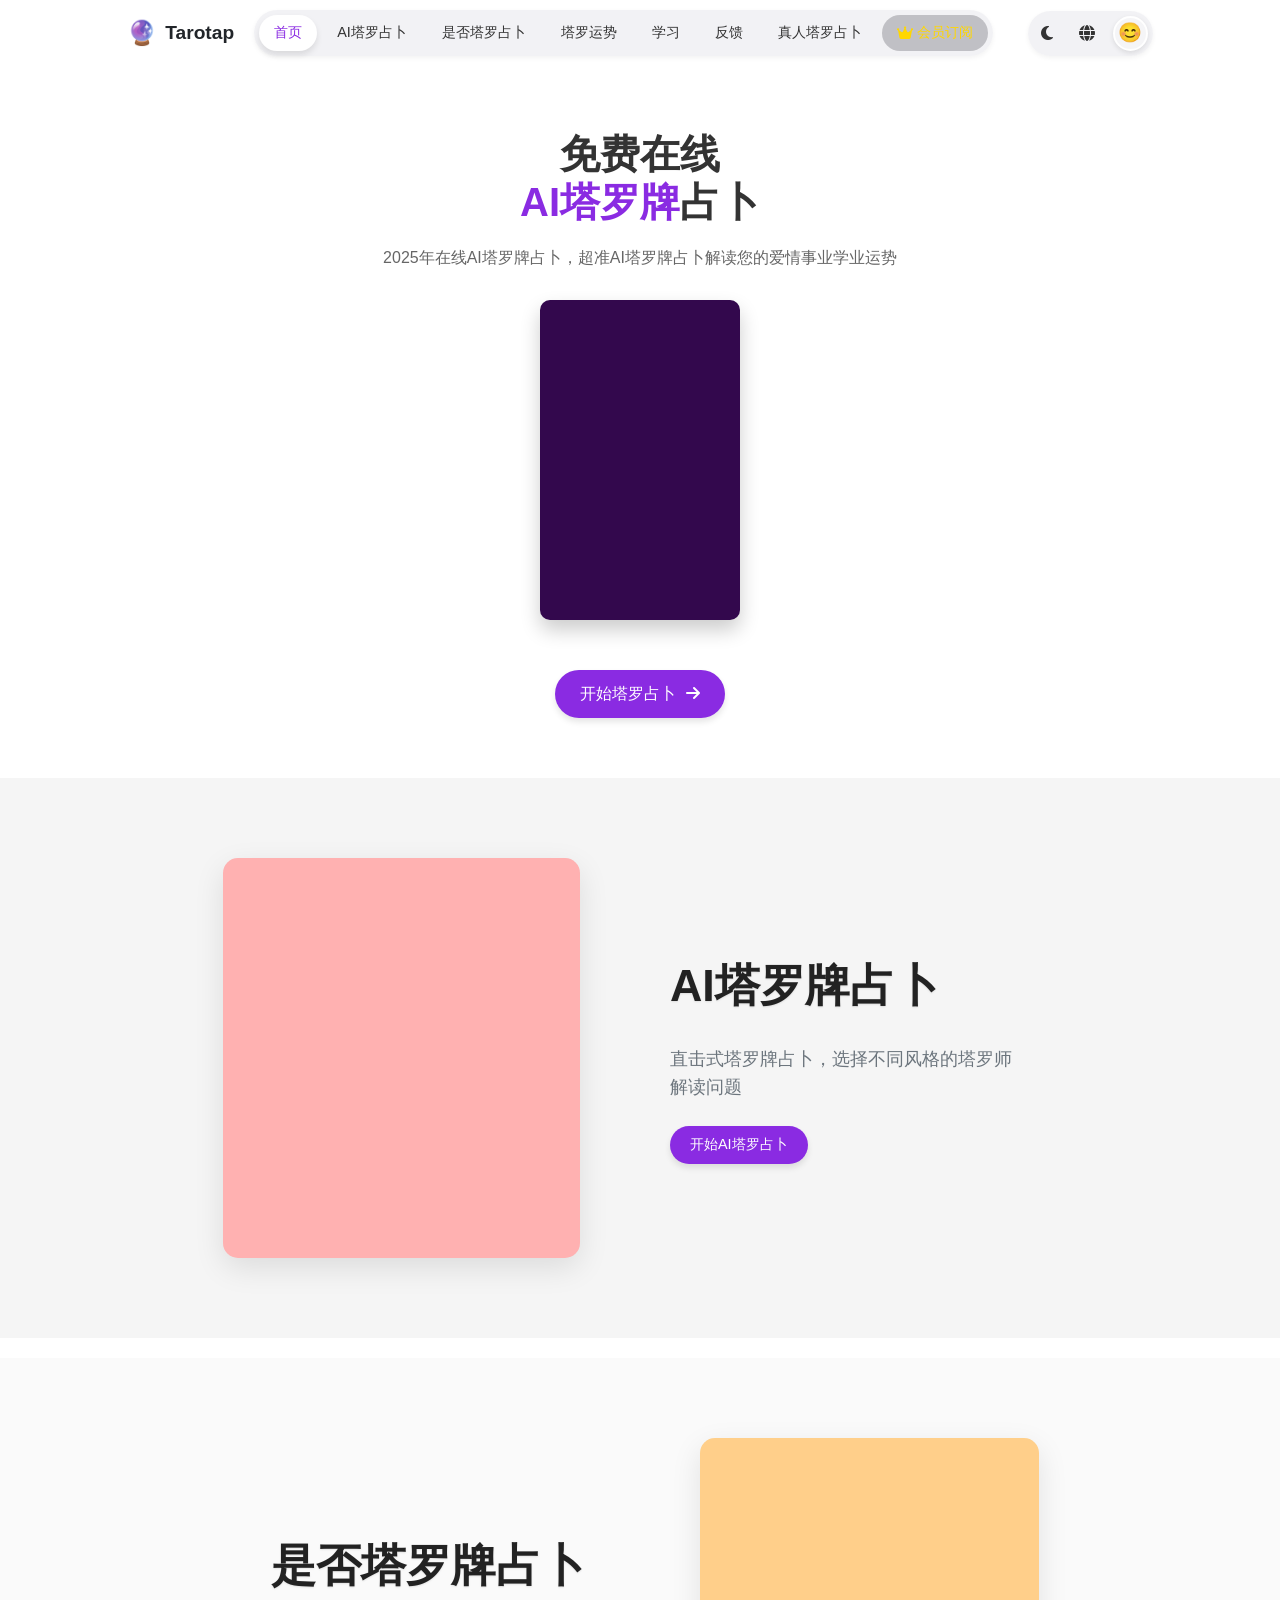
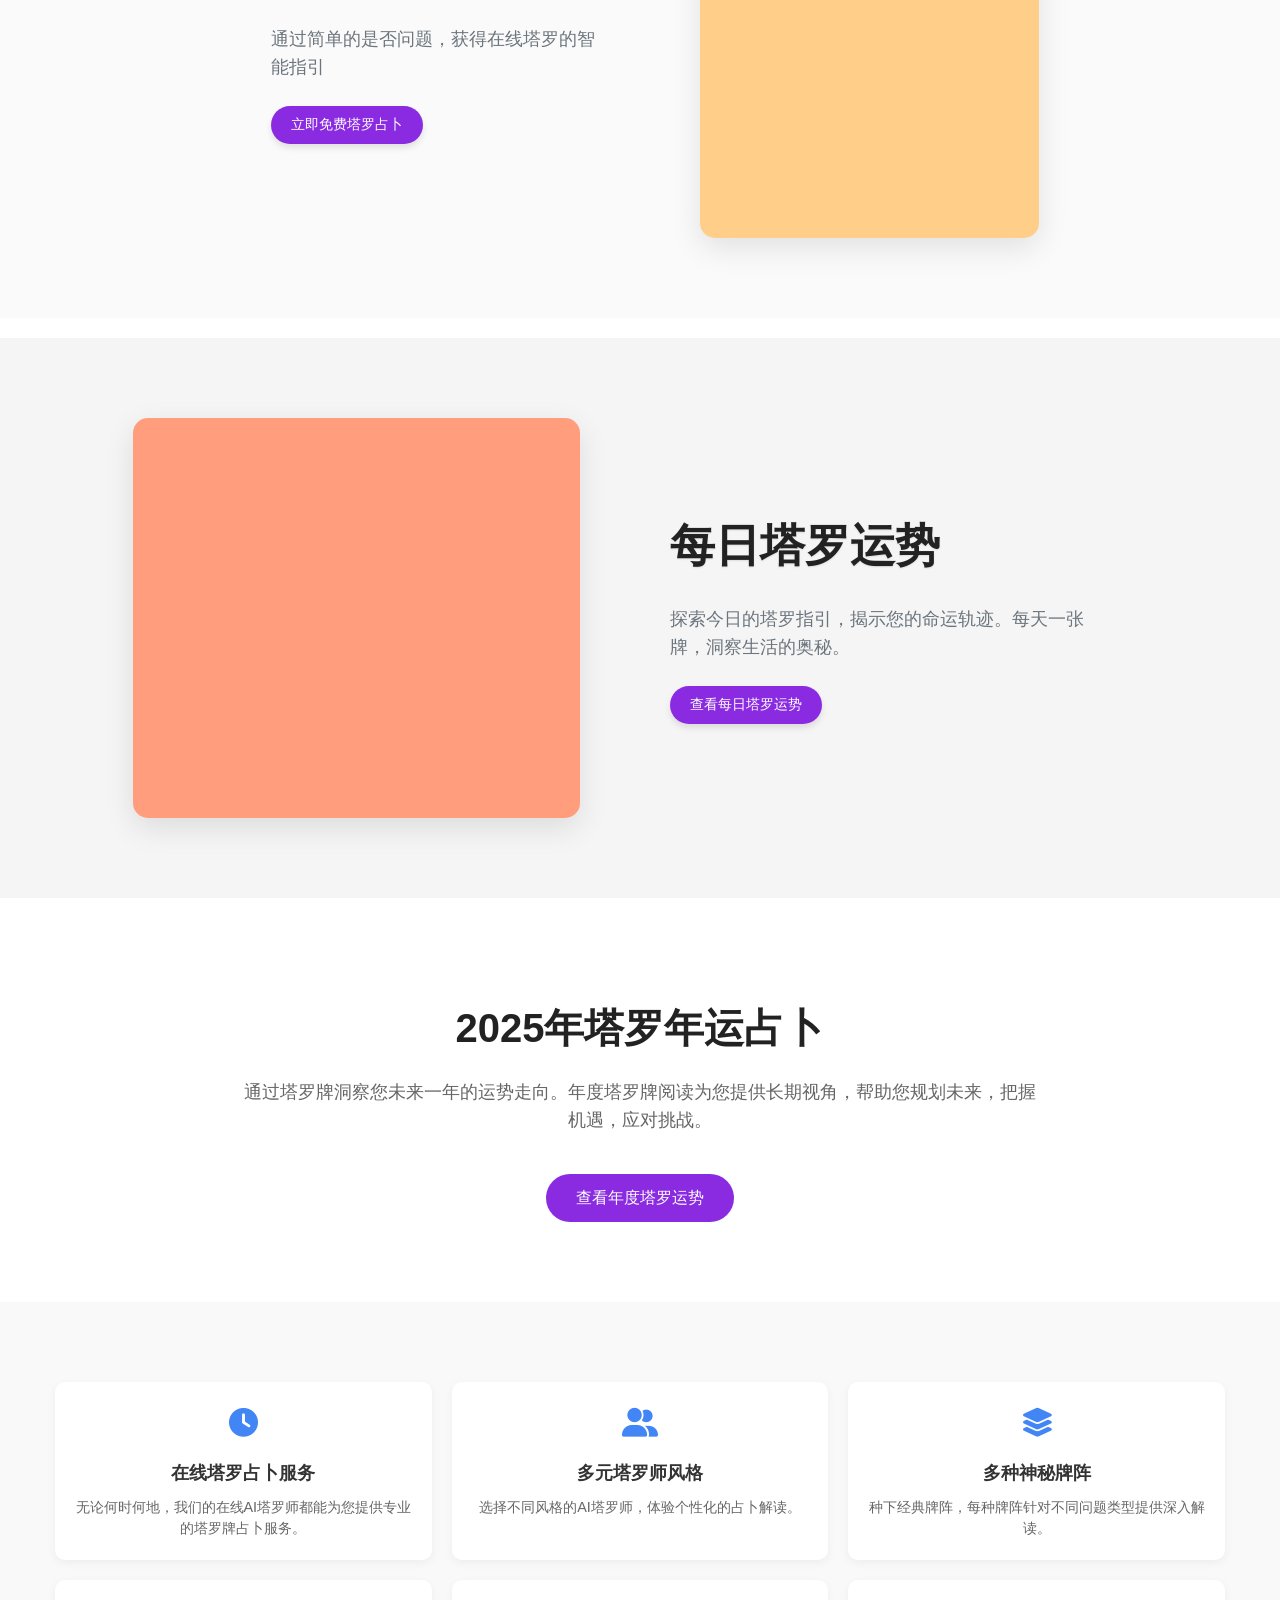
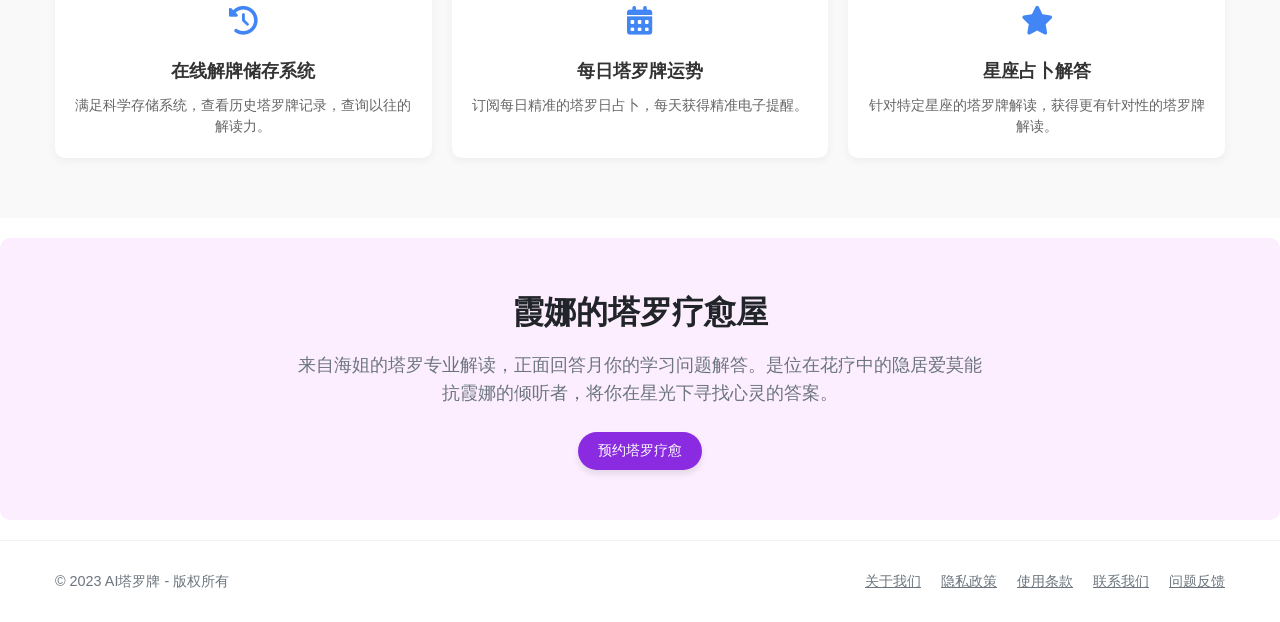
==== index.html @ 2a910088 "Add files via upload" ====
<!DOCTYPE html>
<html lang="zh-CN">
<head>
    <meta charset="UTF-8">
    <meta name="viewport" content="width=device-width, initial-scale=1.0">
    <title>Tarotap - 用AI探索命运的奥秘</title>
    <meta name="description" content="AI塔罗牌为您提供专业的塔罗牌占卜服务，通过人工智能解读塔罗牌，帮助您获得命运指引。">
    <link rel="stylesheet" href="css/styles.css">
    <!-- 引入Font Awesome图标库 -->
    <link rel="stylesheet" href="https://cdnjs.cloudflare.com/ajax/libs/font-awesome/6.4.0/css/all.min.css">
    <link rel="icon" href="images/favicon.ico" type="image/x-icon">
</head>
<body>
    <!-- 导航栏 -->
    <nav class="navbar">
        <div class="container">
            <div class="logo">
                <a href="javascript:void(0)">
                    <span>🔮</span>
                    <span>Tarotap</span>
                </a>
            </div>
            
            <button class="menu-toggle" aria-label="菜单">
                <i class="fas fa-bars"></i>
            </button>
            
            <div class="nav-capsules">
                <!-- 主导航胶囊 -->
                <div class="nav-capsule main-nav-capsule">
                    <div class="nav-menu">
                        <ul>
                            <li><a href="javascript:void(0)" class="nav-link active">首页</a></li>
                            <li><a href="ai-taluopai.html" class="nav-link">AI塔罗占卜</a></li>
                            <li><a href="javascript:void(0)" class="nav-link">是否塔罗占卜</a></li>
                            <li><a href="javascript:void(0)" class="nav-link">塔罗运势</a></li>
                            <li><a href="javascript:void(0)" class="nav-link">学习</a></li>
                            <li><a href="javascript:void(0)" class="nav-link">反馈</a></li>
                            <li><a href="javascript:void(0)" class="nav-link">真人塔罗占卜</a></li>
                            <li><a href="javascript:void(0)" class="nav-link premium" id="premiumLink"><i class="fas fa-crown"></i> 会员订阅</a></li>
                        </ul>
                    </div>
                </div>
                
                <!-- 用户控制胶囊 -->
                <div class="nav-capsule user-controls-capsule">
                    <div class="user-controls">
                        <button class="theme-toggle" aria-label="切换主题">
                            <i class="fas fa-moon"></i>
                        </button>
                        <button class="language-toggle" aria-label="切换语言">
                            <i class="fas fa-globe"></i>
                        </button>
                        <a href="javascript:void(0)" class="user-profile">
                            😊
                        </a>
                    </div>
                </div>
            </div>
        </div>
    </nav>

    <!-- 主要内容 -->
    <main>
        <!-- 头部区域 -->
        <section class="hero-section text-center">
            <div class="container">
                <h1 class="main-title">
                    <span class="title-black">免费在线</span><br>
                    <span class="title-purple">AI塔罗牌</span><span class="title-black">占卜</span>
                </h1>
                <p class="subtitle">2025年在线AI塔罗牌占卜，超准AI塔罗牌占卜解读您的爱情事业学业运势</p>
                
                <div class="tarot-card-single">
                    <div class="card-image-container">
                        <div class="card-image"></div>
                    </div>
                </div>
                
                <a href="taluopai-zhanbu.html" class="action-button purple-button">
                    开始塔罗占卜 <i class="fas fa-arrow-right"></i>
                </a>
            </div>
        </section>

        <!-- AI塔罗牌占卜部分 -->
        <section class="content-section split-section tarot-feature-section">
            <div class="container fullwidth-container">
                <div class="split-content center-content">
                    <div class="image-content">
                        <div class="readers-grid-container"></div>
                    </div>
                    <div class="text-content">
                        <h2 class="section-title feature-title">AI塔罗牌占卜</h2>
                        <p class="section-description">直击式塔罗牌占卜，选择不同风格的塔罗师解读问题</p>
                        <a href="ai-taluopai.html" class="action-button purple-sm-button">
                            开始AI塔罗占卜
                        </a>
                    </div>
                </div>
            </div>
        </section>

        <!-- 是否塔罗牌占卜部分 -->
        <section class="content-section split-section tarot-feature-section">
            <div class="container fullwidth-container">
                <div class="split-content center-content">
                    <div class="text-content">
                        <h2 class="section-title feature-title">是否塔罗牌占卜</h2>
                        <p class="section-description">通过简单的是否问题，获得在线塔罗的智能指引</p>
                        <a href="taluopai-zhanbu.html" class="action-button purple-sm-button">
                            立即免费塔罗占卜
                        </a>
                    </div>
                    <div class="image-content">
                        <div class="yes-no-cards-container"></div>
                    </div>
                </div>
            </div>
        </section>

        <!-- 每日塔罗运势部分 -->
        <section class="content-section split-section tarot-feature-section">
            <div class="container fullwidth-container">
                <div class="split-content center-content">
                    <div class="image-content">
                        <div class="daily-tarot-container"></div>
                    </div>
                    <div class="text-content">
                        <h2 class="section-title feature-title">每日塔罗运势</h2>
                        <p class="section-description">探索今日的塔罗指引，揭示您的命运轨迹。每天一张牌，洞察生活的奥秘。</p>
                        <a href="taluopai-yunshi.html" class="action-button purple-sm-button">
                            查看每日塔罗运势
                        </a>
                    </div>
                </div>
            </div>
        </section>

        <!-- 年运占卜部分 -->
        <section class="year-tarot-section">
            <div class="container">
                <h2 class="year-tarot-title">2025年塔罗年运占卜</h2>
                <p class="year-tarot-description">通过塔罗牌洞察您未来一年的运势走向。年度塔罗牌阅读为您提供长期视角，帮助您规划未来，把握机遇，应对挑战。</p>
                <div class="year-tarot-button-container">
                    <a href="nianyun-zhanbu.html" class="year-tarot-button">
                        查看年度塔罗运势
                    </a>
                </div>
            </div>
        </section>

        <!-- 功能特点区域 -->
        <section class="features-section">
            <div class="container">
                <div class="features-grid">
                    <div class="feature-card">
                        <div class="feature-icon blue-icon">
                            <i class="fas fa-clock"></i>
                        </div>
                        <h3>在线塔罗占卜服务</h3>
                        <p>无论何时何地，我们的在线AI塔罗师都能为您提供专业的塔罗牌占卜服务。</p>
                    </div>
                    <div class="feature-card">
                        <div class="feature-icon blue-icon">
                            <i class="fas fa-user-friends"></i>
                        </div>
                        <h3>多元塔罗师风格</h3>
                        <p>选择不同风格的AI塔罗师，体验个性化的占卜解读。</p>
                    </div>
                    <div class="feature-card">
                        <div class="feature-icon blue-icon">
                            <i class="fas fa-layer-group"></i>
                        </div>
                        <h3>多种神秘牌阵</h3>
                        <p>种下经典牌阵，每种牌阵针对不同问题类型提供深入解读。</p>
                    </div>
                    <div class="feature-card">
                        <div class="feature-icon blue-icon">
                            <i class="fas fa-history"></i>
                        </div>
                        <h3>在线解牌储存系统</h3>
                        <p>满足科学存储系统，查看历史塔罗牌记录，查询以往的解读力。</p>
                    </div>
                    <div class="feature-card">
                        <div class="feature-icon blue-icon">
                            <i class="fas fa-calendar-alt"></i>
                        </div>
                        <h3>每日塔罗牌运势</h3>
                        <p>订阅每日精准的塔罗日占卜，每天获得精准电子提醒。</p>
                    </div>
                    <div class="feature-card">
                        <div class="feature-icon blue-icon">
                            <i class="fas fa-star"></i>
                        </div>
                        <h3>星座占卜解答</h3>
                        <p>针对特定星座的塔罗牌解读，获得更有针对性的塔罗牌解读。</p>
                    </div>
                </div>
            </div>
        </section>

        <!-- 霞娜的塔罗疗愈屋 -->
        <section class="healing-section">
            <div class="container">
                <div class="healing-content">
                    <h2 class="section-title">霞娜的塔罗疗愈屋</h2>
                    <p class="section-description">来自海姐的塔罗专业解读，正面回答月你的学习问题解答。是位在花疗中的隐居爱莫能抗霞娜的倾听者，将你在星光下寻找心灵的答案。</p>
                    <a href="xiana-liaoyuwu.html" class="action-button purple-sm-button">
                        预约塔罗疗愈
                    </a>
                </div>
            </div>
        </section>
    </main>

    <!-- 页脚 -->
    <footer>
        <div class="container">
            <div class="footer-content">
                <div class="copyright">
                    © 2023 AI塔罗牌 - 版权所有
                </div>
                <div class="footer-links">
                    <a href="about.html">关于我们</a>
                    <a href="privacy.html">隐私政策</a>
                    <a href="terms.html">使用条款</a>
                    <a href="contact.html">联系我们</a>
                    <a href="wenti-fankui.html">问题反馈</a>
                </div>
            </div>
        </div>
    </footer>

    <!-- 会员订阅弹窗 -->
    <div class="modal-overlay" id="subscriptionModal">
        <div class="subscription-modal">
            <div class="modal-header">
                <h3 class="modal-title">升级会员</h3>
                <p class="modal-subtitle">享受无限次塔罗占卜和更多高级功能</p>
            </div>
            
            <div class="plan-options">
                <div class="plan-option" data-plan="monthly">
                    <div class="plan-name">
                        月度会员 <span class="plan-price">¥18.00</span>
                    </div>
                    <p class="plan-description">每月自动续费，随时可取消</p>
                </div>
                
                <div class="plan-option selected" data-plan="quarterly">
                    <div class="plan-name">
                        季度会员 <span class="plan-price">¥48.00</span>
                    </div>
                    <p class="plan-description">每三个月自动续费，相当于每月¥16.00</p>
                </div>
                
                <div class="plan-option" data-plan="yearly">
                    <div class="plan-name">
                        年度会员 <span class="plan-price">¥168.00</span>
                    </div>
                    <p class="plan-description">每年自动续费，相当于每月¥14.00，最划算</p>
                </div>
            </div>
            
            <div class="modal-footer">
                <button class="cancel-button" id="cancelSubscription">取消</button>
                <button class="subscribe-button" id="confirmSubscription">确认订阅</button>
            </div>
            
            <div class="term-conditions">
                <p>订阅即表示您同意我们的服务条款和隐私政策。可在到期前24小时取消自动续订。</p>
            </div>
        </div>
    </div>

    <script src="js/script.js"></script>
    <!-- 导入订阅模块脚本 -->
    <script src="js/subscription.js"></script>
    <!-- 导入测试脚本 -->
    <script src="js/test-subscription.js"></script>
    <script>
        document.addEventListener('DOMContentLoaded', function() {
            // 获取所有链接
            var links = document.querySelectorAll('a');
            
            // 将所有链接更改为无效链接，但保留AI塔罗占卜链接
            links.forEach(function(link) {
                var href = link.getAttribute('href');
                if (href !== 'javascript:void(0)' && href !== 'ai-taluopai.html') {
                    link.setAttribute('href', 'javascript:void(0)');
                }
            });
            
            // 确保会员订阅链接触发订阅弹窗
            const premiumLink = document.querySelector('.nav-link.premium');
            if (premiumLink) {
                premiumLink.id = 'premiumLink';
            }
        });
    </script>
</body>
</html>
---- css/styles.css ----
/* 全局变量 */
:root {
    /* 主要颜色 */
    --primary-color: #8A2BE2;
    --primary-light: #9d4ced;
    --primary-dark: #6a1cb3;
    --secondary-color: #5D3FD3;
    --light-color: #F8F9FA;
    --dark-color: #212529;
    
    /* 文本颜色 */
    --text-primary: #333333;
    --text-secondary: #666666;
    --text-light: #8e8e93;
    --text-color: #333;
    --gray-color: #6c757d;
    
    /* 背景颜色 */
    --bg-primary: #ffffff;
    --bg-secondary: #f5f5f7;
    --bg-accent: #fafafa;
    --capsule-bg: #f2f2f7;
    
    /* 其他颜色 */
    --border-color: #e0e0e5;
    --shadow-color: rgba(0, 0, 0, 0.05);
    --success-color: #34c759;
    --warning-color: #ff9500;
    --error-color: #ff3b30;
    
    /* 尺寸变量 */
    --border-radius-sm: 8px;
    --border-radius-md: 12px;
    --border-radius-lg: 16px;
    --border-radius-pill: 30px;
    --spacing-xs: 4px;
    --spacing-sm: 8px;
    --spacing-md: 16px;
    --spacing-lg: 24px;
    --spacing-xl: 32px;
    
    /* 过渡效果 */
    --transition-fast: 0.2s ease;
    --transition-normal: 0.3s ease;
    --transition: all 0.3s ease;
    
    /* 新变量 */
    --border-radius: 20px;
    --small-radius: 10px;
    --capsule-radius: 25px;
    --box-shadow: 0 4px 6px rgba(0, 0, 0, 0.1);
}

/* 暗色主题变量 */
.dark-theme {
    --primary-color: #9d4ced;
    --primary-light: #b072f3;
    --primary-dark: #792fd0;
    --secondary-color: #2c2c2e;
    
    --text-primary: #ffffff;
    --text-secondary: #c7c7cc;
    --text-light: #8e8e93;
    
    --bg-primary: #1c1c1e;
    --bg-secondary: #2c2c2e;
    --bg-accent: #3a3a3c;
    --capsule-bg: #3a3a3c;
    
    --border-color: #38383a;
    --shadow-color: rgba(0, 0, 0, 0.3);
}

/* 全局样式重置 */
* {
    margin: 0;
    padding: 0;
    box-sizing: border-box;
}

body {
    font-family: -apple-system, BlinkMacSystemFont, "SF Pro Display", "Segoe UI", Roboto, Oxygen, Ubuntu, Cantarell, "Open Sans", "Helvetica Neue", sans-serif;
    font-size: 16px;
    line-height: 1.5;
    color: var(--text-primary);
    background-color: var(--bg-primary);
    -webkit-font-smoothing: antialiased;
    -moz-osx-font-smoothing: grayscale;
    padding-top: 70px;
}

/* 容器样式 */
.container {
    width: 100%;
    max-width: 1200px;
    margin: 0 auto;
    padding: 0 15px;
}

/* 导航栏样式 */
.navbar {
    position: fixed;
    top: 0;
    left: 0;
    width: 100%;
    background-color: transparent;
    backdrop-filter: blur(10px);
    -webkit-backdrop-filter: blur(10px);
    z-index: 1000;
    padding: 10px 0;
    box-shadow: none;
}

.dark-theme .navbar {
    background-color: transparent;
}

.navbar .container {
    display: flex;
    justify-content: center;
    align-items: center;
}

.logo {
    margin-right: 20px;
}

.logo a {
    display: flex;
    align-items: center;
    color: var(--dark-color);
    font-weight: 600;
    font-size: 1.2rem;
    text-decoration: none;
}

.logo span:first-child {
    margin-right: 8px;
    font-size: 1.5rem;
}

.logo img {
    margin-right: 10px;
}

/* 导航胶囊容器 */
.nav-capsules {
    display: flex;
    align-items: center;
    gap: 15px;
}

/* 导航胶囊样式 */
.nav-capsule {
    background-color: rgba(230, 230, 235, 0.5);
    border-radius: var(--capsule-radius);
    padding: 5px;
    box-shadow: 0 2px 5px rgba(0, 0, 0, 0.05);
}

/* 主导航菜单 */
.main-nav-capsule {
    flex-grow: 1;
}

.nav-menu ul {
    display: flex;
    gap: 5px;
    list-style: none;
    align-items: center;
}

.nav-link {
    display: flex;
    align-items: center;
    justify-content: center;
    padding: 8px 15px;
    color: var(--text-color);
    font-size: 0.9rem;
    font-weight: 500;
    border-radius: var(--capsule-radius);
    transition: var(--transition);
    text-decoration: none;
    border-bottom: none;
    height: 36px;
}

.nav-link:hover {
    background-color: rgba(255, 255, 255, 0.9);
    color: var(--primary-color);
}

.nav-link.active {
    background-color: white;
    color: var(--primary-color);
    box-shadow: var(--box-shadow);
}

.nav-link.premium {
    background-color: rgba(180, 180, 185, 0.8);
    color: #FFD700;
    border-radius: 20px;
    padding: 8px 15px;
    display: flex;
    align-items: center;
    text-align: center;
    justify-content: center;
    transition: all 0.3s ease;
}

.nav-link.premium:hover {
    background-color: rgba(160, 160, 165, 0.9);
    transform: translateY(-2px);
}

.nav-link.premium i {
    color: #FFD700;
    margin-right: 4px;
}

/* 用户控制胶囊 */
.user-controls-capsule {
    display: flex;
    justify-content: center;
    align-items: center;
    margin-left: 20px;
}

.user-controls {
    display: flex;
    align-items: center;
    gap: 10px;
}

.theme-toggle, .language-toggle {
    background: none;
    border: none;
    font-size: 1rem;
    color: var(--text-color);
    cursor: pointer;
    padding: 8px;
    border-radius: 50%;
    transition: var(--transition);
    display: flex;
    align-items: center;
    justify-content: center;
}

.theme-toggle:hover, .language-toggle:hover {
    background-color: rgba(255, 255, 255, 0.9);
    color: var(--primary-color);
}

.user-profile {
    display: flex;
    justify-content: center;
    align-items: center;
    width: 35px;
    height: 35px;
    border-radius: 50%;
    overflow: hidden;
    border: 2px solid white;
    box-shadow: 0 2px 5px rgba(0, 0, 0, 0.1);
    background-color: var(--bg-secondary);
    font-size: 1.2rem;
    text-decoration: none;
}

.user-profile img {
    width: 100%;
    height: 100%;
    object-fit: cover;
}

/* 内容区域样式 */
.content-section {
    padding: 60px 0;
}

.content-section .container {
    display: flex;
    flex-wrap: wrap;
    align-items: center;
    gap: 30px;
}

.text-content {
    flex: 1;
    min-width: 300px;
}

.image-content {
    flex: 1;
    min-width: 300px;
    display: flex;
    justify-content: center;
}

.section-title {
    font-size: 2rem;
    margin-bottom: 15px;
    color: var(--dark-color);
    font-weight: 700;
}

.section-description {
    font-size: 1.1rem;
    color: var(--gray-color);
    margin-bottom: 25px;
    line-height: 1.6;
}

/* 塔罗师头像网格 */
.tarot-readers-grid {
    display: grid;
    grid-template-columns: repeat(3, 1fr);
    grid-gap: 15px;
}

.tarot-reader {
    width: 100%;
    position: relative;
    border-radius: var(--small-radius);
    overflow: hidden;
    box-shadow: var(--box-shadow);
    transition: var(--transition);
}

.tarot-reader:hover {
    transform: scale(1.05);
}

.tarot-reader img {
    width: 100%;
    height: 120px;
    object-fit: cover;
}

/* 按钮样式 */
.action-button {
    display: inline-block;
    background: linear-gradient(135deg, var(--primary-color), var(--secondary-color));
    color: white;
    padding: 12px 25px;
    border-radius: var(--small-radius);
    font-weight: 500;
    transition: var(--transition);
    box-shadow: var(--box-shadow);
}

.action-button:hover {
    transform: translateY(-3px);
    box-shadow: 0 6px 12px rgba(0, 0, 0, 0.15);
}

.action-button i {
    margin-left: 5px;
}

/* 是否占卜卡片 */
.yes-no-cards {
    display: flex;
    gap: 20px;
}

.yes-no-cards img, .tarot-card-display img {
    width: 150px;
    height: 220px;
    object-fit: cover;
    border-radius: var(--small-radius);
    box-shadow: 0 5px 15px rgba(0, 0, 0, 0.2);
    transition: var(--transition);
}

.yes-no-cards img:hover, .tarot-card-display img:hover {
    transform: translateY(-10px) rotate(5deg);
    box-shadow: 0 10px 20px rgba(0, 0, 0, 0.3);
}

/* 每日塔罗卡片 */
.tarot-card-display {
    position: relative;
}

/* 渐变背景区域 */
.service-section {
    padding: 70px 0;
    position: relative;
    overflow: hidden;
}

.gradient-bg-1 {
    background: linear-gradient(135deg, #ff7f50, #ff5f6d);
}

.gradient-bg-2 {
    background: linear-gradient(135deg, #f6d365, #fda085);
}

.gradient-bg-3 {
    background: linear-gradient(135deg, #84fab0, #8fd3f4);
}

.section-container {
    width: 100%;
    max-width: 1200px;
    margin: 0 auto;
    padding: 0 15px;
    display: flex;
    flex-wrap: wrap;
    align-items: center;
    gap: 40px;
}

.section-content {
    flex: 1;
    min-width: 300px;
}

.section-image {
    flex: 1;
    min-width: 300px;
    display: flex;
    justify-content: center;
}

.service-title {
    font-size: 2rem;
    margin-bottom: 15px;
    color: white;
    font-weight: 700;
    text-shadow: 0 2px 4px rgba(0, 0, 0, 0.1);
}

.service-description {
    font-size: 1.1rem;
    color: rgba(255, 255, 255, 0.9);
    margin-bottom: 25px;
    line-height: 1.6;
}

/* 特色区域 */
.feature-grid {
    display: grid;
    grid-template-columns: repeat(auto-fit, minmax(250px, 1fr));
    gap: 30px;
    margin-top: 40px;
}

.feature-box {
    background-color: white;
    border-radius: var(--small-radius);
    padding: 30px;
    box-shadow: var(--box-shadow);
    transition: var(--transition);
    text-align: center;
}

.feature-box:hover {
    transform: translateY(-5px);
    box-shadow: 0 8px 15px rgba(0, 0, 0, 0.1);
}

.feature-icon {
    font-size: 2.5rem;
    color: var(--primary-color);
    margin-bottom: 20px;
}

.feature-title {
    font-size: 1.3rem;
    font-weight: 600;
    margin-bottom: 15px;
}

.feature-description {
    color: var(--gray-color);
    font-size: 0.95rem;
}

/* 页脚样式 */
footer {
    background-color: white;
    padding: 30px 0;
    border-top: 1px solid rgba(0, 0, 0, 0.05);
}

.footer-content {
    display: flex;
    justify-content: space-between;
    align-items: center;
    flex-wrap: wrap;
    gap: 20px;
}

.copyright {
    color: var(--gray-color);
    font-size: 0.9rem;
}

.footer-links {
    display: flex;
    gap: 20px;
}

.footer-links a {
    color: var(--gray-color);
    font-size: 0.9rem;
}

.footer-links a:hover {
    color: var(--primary-color);
}

/* 汉堡菜单按钮（移动端） */
.menu-toggle {
    display: none;
    background: none;
    border: none;
    font-size: 1.2rem;
    color: var(--text-color);
    cursor: pointer;
}

/* 响应式设计 */
@media (max-width: 992px) {
    .tarot-readers-grid {
        grid-template-columns: repeat(2, 1fr);
    }
}

@media (max-width: 768px) {
    body {
        padding-top: 60px;
    }
    
    .menu-toggle {
        display: block;
    }
    
    .nav-capsules {
        position: fixed;
        top: 60px;
        left: 0;
        width: 100%;
        background-color: white;
        flex-direction: column;
        padding: 0;
        height: 0;
        overflow: hidden;
        transition: height 0.3s ease;
    }
    
    .nav-capsules.active {
        height: auto;
        padding: 15px;
        box-shadow: 0 5px 10px rgba(0, 0, 0, 0.1);
    }
    
    .nav-capsule {
        width: 100%;
        background-color: transparent;
        border-radius: 0;
        box-shadow: none;
    }
    
    .nav-menu ul {
        flex-direction: column;
    }
    
    .content-section .container,
    .section-container {
        flex-direction: column;
    }
    
    .section-content, .text-content,
    .section-image, .image-content {
        width: 100%;
        text-align: center;
    }
}

@media (max-width: 576px) {
    .tarot-readers-grid {
        grid-template-columns: 1fr;
    }
    
    .feature-grid {
        grid-template-columns: 1fr;
    }
    
    .yes-no-cards {
        flex-direction: column;
        align-items: center;
    }
    
    .footer-content {
        flex-direction: column;
        text-align: center;
    }
}

/* 文本对齐 */
.text-center {
    text-align: center;
}

/* 头部英雄区域 */
.hero-section {
    padding: 60px 0 40px;
    display: flex;
    flex-direction: column;
    align-items: center;
    justify-content: center;
}

.main-title {
    font-size: 2.5rem;
    font-weight: 700;
    margin-bottom: 20px;
    line-height: 1.2;
}

.title-black {
    color: var(--text-primary);
}

.title-purple {
    color: var(--primary-color);
}

.subtitle {
    font-size: 1rem;
    color: var(--text-secondary);
    max-width: 600px;
    margin: 0 auto 30px;
}

.tarot-card-single {
    margin: 30px 0;
    display: flex;
    justify-content: center;
}

.card-image-container {
    position: relative;
    width: 200px;
    height: 320px;
}

.card-image {
    width: 100%;
    height: 100%;
    background-color: #33084d;
    border-radius: 10px;
    box-shadow: 0 10px 20px rgba(0, 0, 0, 0.2);
}

/* 按钮样式 */
.purple-button {
    background: var(--primary-color);
    color: white;
    padding: 12px 25px;
    border-radius: 30px;
    font-weight: 500;
    text-decoration: none;
    display: inline-block;
    margin-top: 20px;
    transition: all 0.3s ease;
}

.purple-button:hover {
    background: var(--primary-dark);
    transform: translateY(-3px);
}

.purple-sm-button {
    background: var(--primary-color);
    color: white;
    padding: 8px 20px;
    border-radius: 20px;
    font-size: 0.9rem;
    font-weight: 500;
    text-decoration: none;
    display: inline-block;
    transition: all 0.3s ease;
}

.purple-sm-button:hover {
    background: var(--primary-dark);
    transform: translateY(-2px);
}

/* 分割内容区域 */
.split-section {
    padding: 60px 0;
}

.split-content {
    display: flex;
    align-items: center;
    gap: 60px;
    max-width: 1600px;
    margin: 0 auto;
}

.split-content .text-content,
.split-content .image-content {
    flex: 1;
    min-width: 300px;
}

.split-content .text-content {
    padding: 30px;
}

.readers-grid-container {
    width: 100%;
    height: 400px;
    background-color: #ffb1b1;
    border-radius: 15px;
    overflow: hidden;
    box-shadow: 0 10px 30px rgba(0,0,0,0.1);
}

.yes-no-cards-container {
    width: 100%;
    height: 400px;
    background-color: #ffcf8a;
    border-radius: 15px;
    overflow: hidden;
    box-shadow: 0 10px 30px rgba(0,0,0,0.1);
}

.daily-tarot-container {
    width: 100%;
    height: 400px;
    background-color: #ff9d7d;
    border-radius: 15px;
    overflow: hidden;
    box-shadow: 0 10px 30px rgba(0,0,0,0.1);
}

/* 年度塔罗运势部分 */
.year-tarot-section {
    padding: 80px 0;
    text-align: center;
}

.year-tarot-title {
    font-size: 2.5rem;
    font-weight: 700;
    color: #222;
    margin-bottom: 20px;
}

.year-tarot-description {
    font-size: 1.1rem;
    color: #666;
    max-width: 800px;
    margin: 0 auto 40px;
    line-height: 1.6;
}

.year-tarot-button-container {
    display: flex;
    justify-content: center;
    margin-top: 30px;
}

.year-tarot-button {
    background-color: #8A2BE2;
    color: white;
    padding: 12px 30px;
    border-radius: 30px;
    font-size: 1rem;
    font-weight: 500;
    text-decoration: none;
    display: inline-block;
    transition: all 0.3s ease;
}

.year-tarot-button:hover {
    background-color: #6a1cb3;
    transform: translateY(-3px);
    box-shadow: 0 5px 15px rgba(138, 43, 226, 0.3);
}

/* 特点区域 */
.features-section {
    padding: 60px 0;
    background-color: #f9f9f9;
}

.features-grid {
    display: grid;
    grid-template-columns: repeat(3, 1fr);
    gap: 20px;
    margin-top: 20px;
}

.feature-card {
    background-color: white;
    border-radius: 10px;
    padding: 20px;
    box-shadow: 0 3px 10px rgba(0, 0, 0, 0.05);
    text-align: center;
}

.blue-icon {
    color: #4285f4;
    font-size: 1.8rem;
    margin-bottom: 15px;
}

.feature-card h3 {
    font-size: 1.1rem;
    margin-bottom: 10px;
    font-weight: 600;
}

.feature-card p {
    font-size: 0.9rem;
    color: var(--text-secondary);
}

/* 疗愈区域 */
.healing-section {
    padding: 50px 0;
    background-color: #fceeff;
    border-radius: 10px;
    margin: 20px 0;
}

.healing-content {
    max-width: 700px;
    margin: 0 auto;
    text-align: center;
}

/* 响应式设计调整 */
@media (max-width: 768px) {
    .split-content {
        flex-direction: column;
    }
    
    .features-grid {
        grid-template-columns: repeat(2, 1fr);
    }
    
    .main-title {
        font-size: 2rem;
    }
}

@media (max-width: 576px) {
    .features-grid {
        grid-template-columns: 1fr;
    }
    
    .main-title {
        font-size: 1.8rem;
    }
}

/* 铺满宽度容器 */
.fullwidth-container {
    max-width: 100%;
    width: 100%;
    padding: 0 30px;
}

/* 居中内容 */
.center-content {
    justify-content: center;
    align-items: center;
    margin: 0 auto;
}

/* 塔罗特色区域 */
.tarot-feature-section {
    padding: 80px 0;
    background-color: #fafafa;
    margin: 20px 0;
}

.tarot-feature-section:nth-child(even) {
    background-color: #f5f5f5;
}

/* 特色标题 */
.feature-title {
    font-size: 2.8rem !important;
    font-weight: 800 !important;
    margin-bottom: 25px !important;
    color: #222 !important;
    text-shadow: 0 1px 2px rgba(0,0,0,0.1);
}

/* 年度塔罗运势部分 */
.year-tarot-section {
    padding: 80px 0;
    text-align: center;
}

.year-tarot-title {
    font-size: 2.5rem;
    font-weight: 700;
    color: #222;
    margin-bottom: 20px;
}

.year-tarot-description {
    font-size: 1.1rem;
    color: #666;
    max-width: 800px;
    margin: 0 auto 40px;
    line-height: 1.6;
}

.year-tarot-button-container {
    display: flex;
    justify-content: center;
    margin-top: 30px;
}

.year-tarot-button {
    background-color: #8A2BE2;
    color: white;
    padding: 12px 30px;
    border-radius: 30px;
    font-size: 1rem;
    font-weight: 500;
    text-decoration: none;
    display: inline-block;
    transition: all 0.3s ease;
}

.year-tarot-button:hover {
    background-color: #6a1cb3;
    transform: translateY(-3px);
    box-shadow: 0 5px 15px rgba(138, 43, 226, 0.3);
}

/* 会员订阅弹窗样式 */
.modal-overlay {
    position: fixed;
    top: 0;
    left: 0;
    right: 0;
    bottom: 0;
    background-color: rgba(0, 0, 0, 0.5);
    display: flex;
    align-items: center;
    justify-content: center;
    z-index: 1000;
    opacity: 0;
    visibility: hidden;
    transition: all 0.3s ease;
}

.modal-overlay.active {
    opacity: 1;
    visibility: visible;
}

.subscription-modal {
    background-color: white;
    border-radius: 15px;
    width: 90%;
    max-width: 400px;
    overflow: hidden;
    transform: scale(0.9);
    transition: transform 0.3s ease;
}

.modal-overlay.active .subscription-modal {
    transform: scale(1);
}

.modal-header {
    padding: 20px;
    text-align: center;
    border-bottom: 1px solid #eee;
}

.modal-title {
    font-size: 1.5rem;
    font-weight: 600;
    margin-bottom: 5px;
}

.modal-subtitle {
    font-size: 0.9rem;
    color: #666;
}

.plan-options {
    padding: 20px;
}

.plan-option {
    border: 1px solid #ddd;
    border-radius: 12px;
    padding: 15px;
    margin-bottom: 15px;
    cursor: pointer;
    transition: all 0.2s ease;
    position: relative;
}

.plan-option:hover, .plan-option.selected {
    border-color: #8A2BE2;
    background-color: rgba(138, 43, 226, 0.05);
}

.plan-option.selected::before {
    content: "✓";
    position: absolute;
    right: 15px;
    top: 15px;
    color: #8A2BE2;
    font-weight: bold;
}

.plan-name {
    font-weight: 600;
    margin-bottom: 5px;
    display: flex;
    justify-content: space-between;
}

.plan-price {
    color: #8A2BE2;
}

.plan-description {
    font-size: 0.85rem;
    color: #666;
}

.modal-footer {
    padding: 15px 20px;
    display: flex;
    justify-content: space-between;
    border-top: 1px solid #eee;
}

.modal-footer button {
    border: none;
    border-radius: 20px;
    padding: 10px 20px;
    font-size: 0.9rem;
    cursor: pointer;
    transition: all 0.2s ease;
}

.cancel-button {
    background-color: #f0f0f0;
    color: #333;
}

.cancel-button:hover {
    background-color: #e0e0e0;
}

.subscribe-button {
    background-color: #8A2BE2;
    color: white;
}

.subscribe-button:hover {
    background-color: #7926c9;
}

.term-conditions {
    font-size: 0.75rem;
    color: #888;
    text-align: center;
    padding: 0 20px 20px;
}
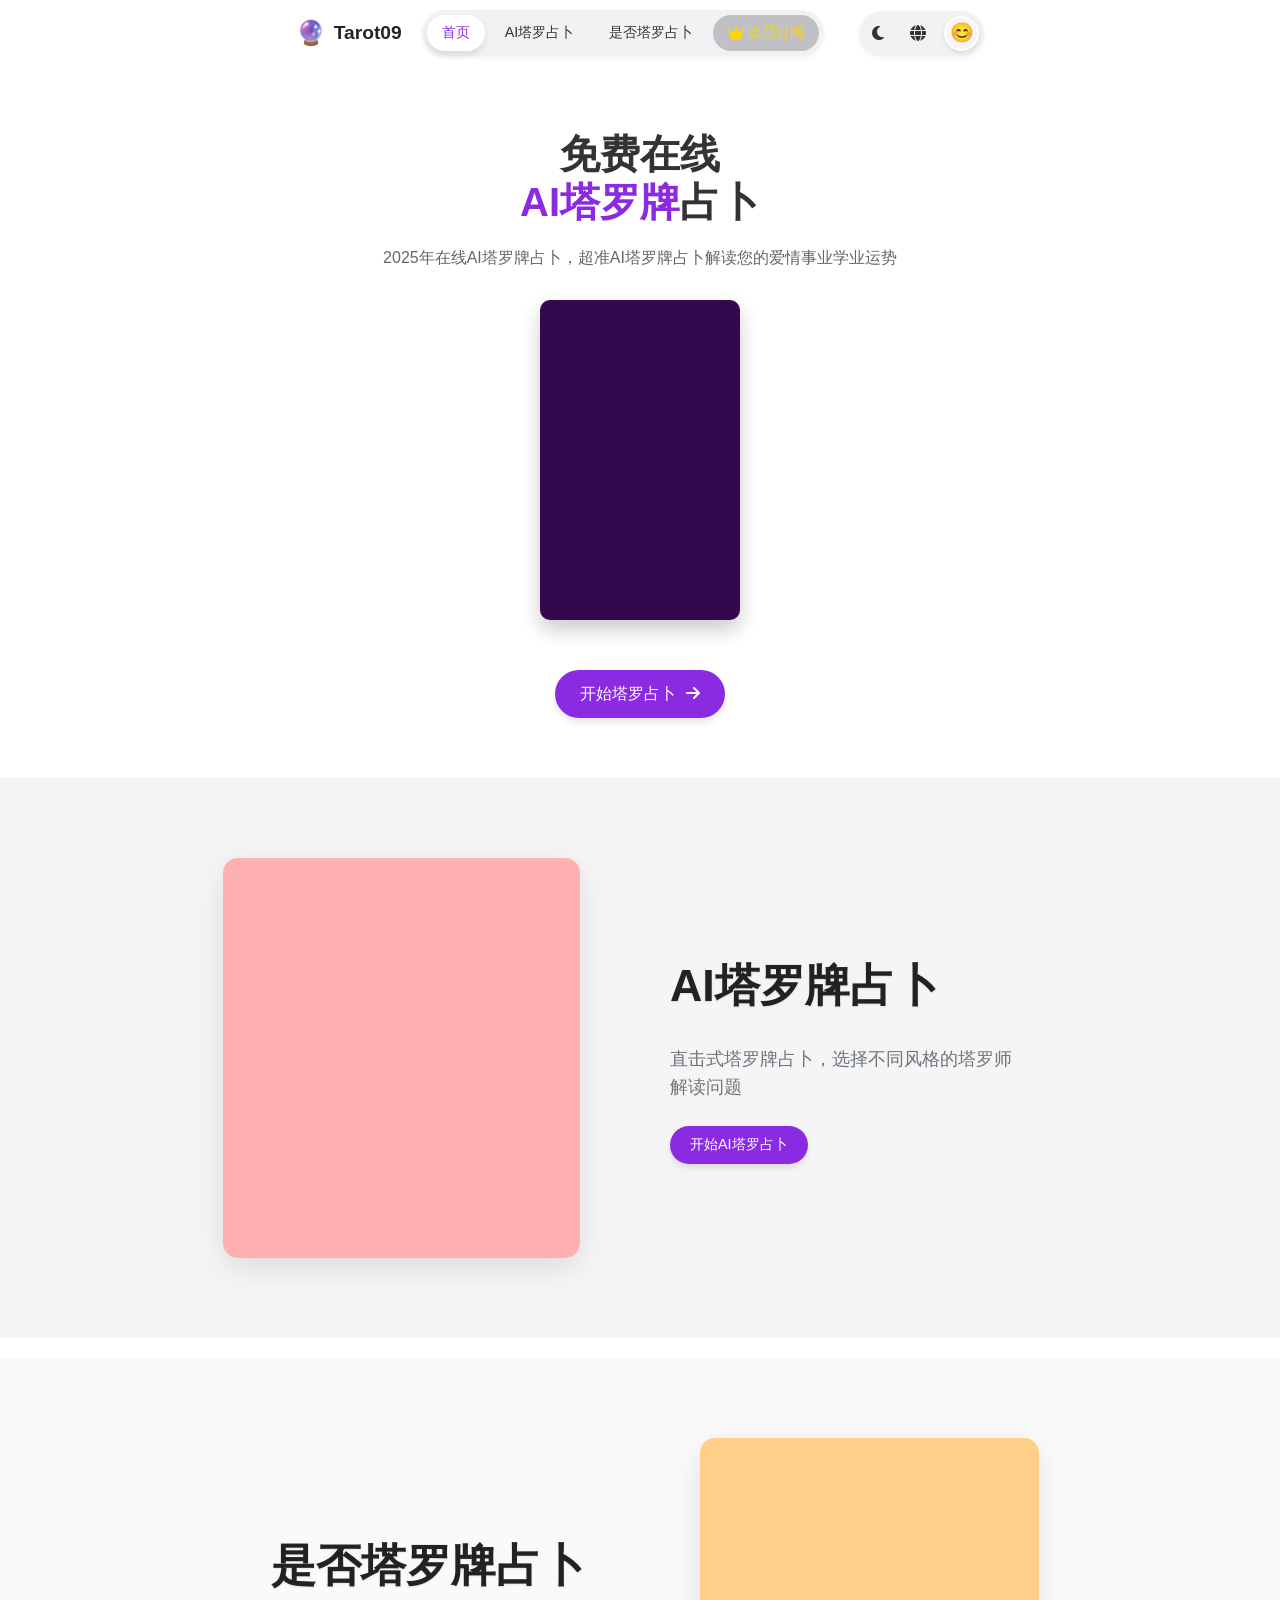
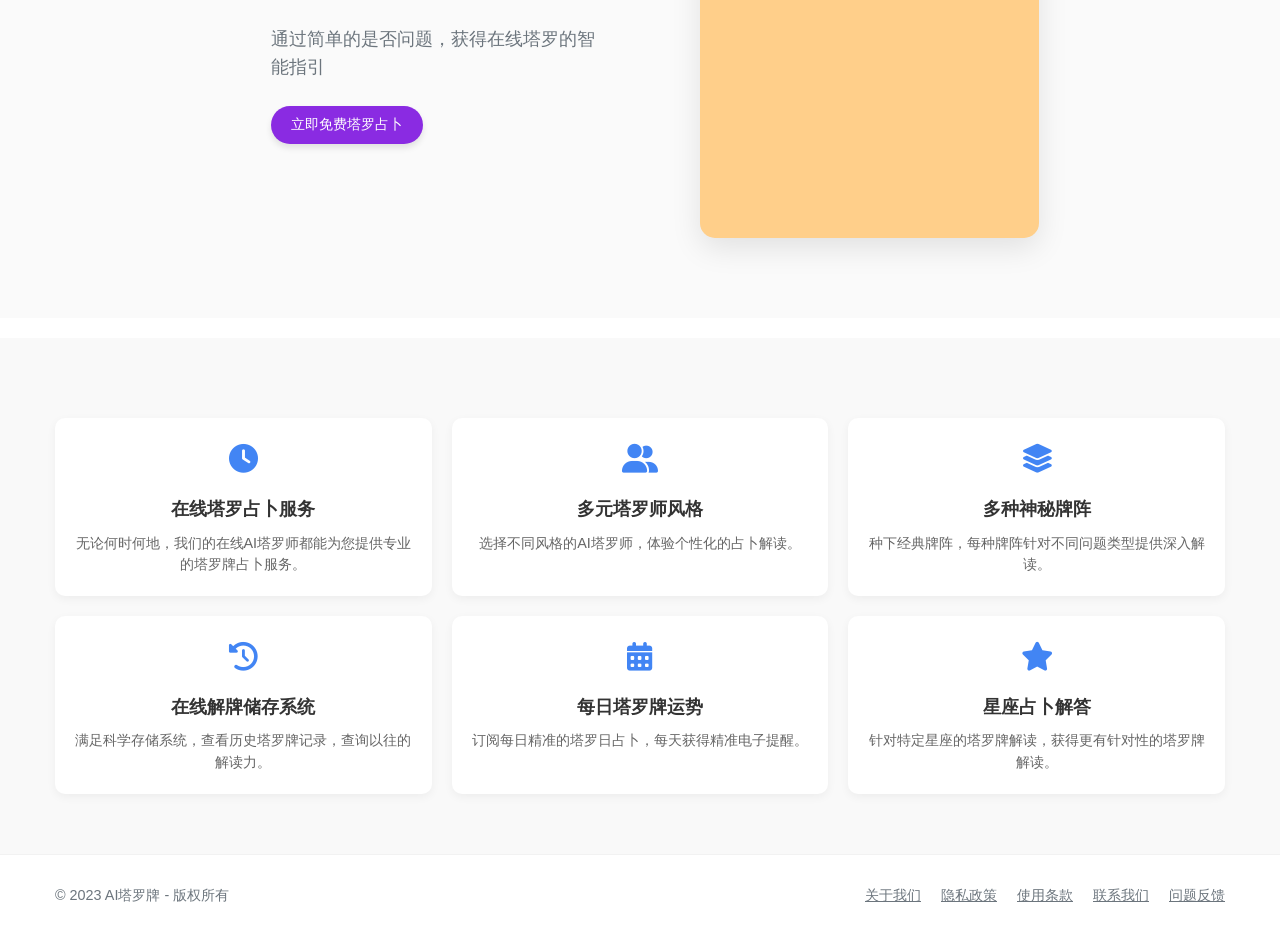
==== commit aa0c0920: "Add files via upload" ====
--- a/index.html
+++ b/index.html
@@ -3,7 +3,7 @@
 <head>
     <meta charset="UTF-8">
     <meta name="viewport" content="width=device-width, initial-scale=1.0">
-    <title>Tarotap - 用AI探索命运的奥秘</title>
+    <title>Tarot09 - 用AI探索命运的奥秘</title>
     <meta name="description" content="AI塔罗牌为您提供专业的塔罗牌占卜服务，通过人工智能解读塔罗牌，帮助您获得命运指引。">
     <link rel="stylesheet" href="css/styles.css">
     <!-- 引入Font Awesome图标库 -->
@@ -17,7 +17,7 @@
             <div class="logo">
                 <a href="javascript:void(0)">
                     <span>🔮</span>
-                    <span>Tarotap</span>
+                    <span>Tarot09</span>
                 </a>
             </div>
             
@@ -32,11 +32,7 @@
                         <ul>
                             <li><a href="javascript:void(0)" class="nav-link active">首页</a></li>
                             <li><a href="ai-taluopai.html" class="nav-link">AI塔罗占卜</a></li>
-                            <li><a href="javascript:void(0)" class="nav-link">是否塔罗占卜</a></li>
-                            <li><a href="javascript:void(0)" class="nav-link">塔罗运势</a></li>
-                            <li><a href="javascript:void(0)" class="nav-link">学习</a></li>
-                            <li><a href="javascript:void(0)" class="nav-link">反馈</a></li>
-                            <li><a href="javascript:void(0)" class="nav-link">真人塔罗占卜</a></li>
+                            <li><a href="yes-no-tarot.html" class="nav-link">是否塔罗占卜</a></li>
                             <li><a href="javascript:void(0)" class="nav-link premium" id="premiumLink"><i class="fas fa-crown"></i> 会员订阅</a></li>
                         </ul>
                     </div>
@@ -47,6 +43,7 @@
                     <div class="user-controls">
                         <button class="theme-toggle" aria-label="切换主题">
                             <i class="fas fa-moon"></i>
+                            <i class="fas fa-sun"></i>
                         </button>
                         <button class="language-toggle" aria-label="切换语言">
                             <i class="fas fa-globe"></i>
@@ -77,7 +74,7 @@
                     </div>
                 </div>
                 
-                <a href="taluopai-zhanbu.html" class="action-button purple-button">
+                <a href="ai-taluopai.html" class="action-button purple-button">
                     开始塔罗占卜 <i class="fas fa-arrow-right"></i>
                 </a>
             </div>
@@ -119,36 +116,6 @@
             </div>
         </section>
 
-        <!-- 每日塔罗运势部分 -->
-        <section class="content-section split-section tarot-feature-section">
-            <div class="container fullwidth-container">
-                <div class="split-content center-content">
-                    <div class="image-content">
-                        <div class="daily-tarot-container"></div>
-                    </div>
-                    <div class="text-content">
-                        <h2 class="section-title feature-title">每日塔罗运势</h2>
-                        <p class="section-description">探索今日的塔罗指引，揭示您的命运轨迹。每天一张牌，洞察生活的奥秘。</p>
-                        <a href="taluopai-yunshi.html" class="action-button purple-sm-button">
-                            查看每日塔罗运势
-                        </a>
-                    </div>
-                </div>
-            </div>
-        </section>
-
-        <!-- 年运占卜部分 -->
-        <section class="year-tarot-section">
-            <div class="container">
-                <h2 class="year-tarot-title">2025年塔罗年运占卜</h2>
-                <p class="year-tarot-description">通过塔罗牌洞察您未来一年的运势走向。年度塔罗牌阅读为您提供长期视角，帮助您规划未来，把握机遇，应对挑战。</p>
-                <div class="year-tarot-button-container">
-                    <a href="nianyun-zhanbu.html" class="year-tarot-button">
-                        查看年度塔罗运势
-                    </a>
-                </div>
-            </div>
-        </section>
 
         <!-- 功能特点区域 -->
         <section class="features-section">
@@ -196,19 +163,6 @@
                         <h3>星座占卜解答</h3>
                         <p>针对特定星座的塔罗牌解读，获得更有针对性的塔罗牌解读。</p>
                     </div>
-                </div>
-            </div>
-        </section>
-
-        <!-- 霞娜的塔罗疗愈屋 -->
-        <section class="healing-section">
-            <div class="container">
-                <div class="healing-content">
-                    <h2 class="section-title">霞娜的塔罗疗愈屋</h2>
-                    <p class="section-description">来自海姐的塔罗专业解读，正面回答月你的学习问题解答。是位在花疗中的隐居爱莫能抗霞娜的倾听者，将你在星光下寻找心灵的答案。</p>
-                    <a href="xiana-liaoyuwu.html" class="action-button purple-sm-button">
-                        预约塔罗疗愈
-                    </a>
                 </div>
             </div>
         </section>
@@ -279,6 +233,8 @@
     <script src="js/subscription.js"></script>
     <!-- 导入测试脚本 -->
     <script src="js/test-subscription.js"></script>
+    <!-- 导入导航栏模块脚本 -->
+    <script src="js/navbar.js"></script>
     <script>
         document.addEventListener('DOMContentLoaded', function() {
             // 获取所有链接
@@ -291,12 +247,6 @@
                     link.setAttribute('href', 'javascript:void(0)');
                 }
             });
-            
-            // 确保会员订阅链接触发订阅弹窗
-            const premiumLink = document.querySelector('.nav-link.premium');
-            if (premiumLink) {
-                premiumLink.id = 'premiumLink';
-            }
         });
     </script>
 </body>
--- a/css/styles.css
+++ b/css/styles.css
@@ -1015,7 +1015,7 @@
 }
 
 .plan-option.selected::before {
-    content: "✓";
+    content: "";
     position: absolute;
     right: 15px;
     top: 15px;
@@ -1078,4 +1078,369 @@
     color: #888;
     text-align: center;
     padding: 0 20px 20px;
+}
+
+/* 夜间模式样式 */
+body.dark-mode {
+    background-color: #121212;
+    color: #ffffff;
+}
+
+body.dark-mode .navbar {
+    background-color: rgba(30, 30, 30, 0.8);
+    box-shadow: 0 2px 10px rgba(0, 0, 0, 0.3);
+}
+
+body.dark-mode .logo a {
+    color: #ffffff;
+}
+
+body.dark-mode .nav-link {
+    color: #e0e0e0;
+}
+
+body.dark-mode .nav-link.active {
+    background-color: #333333;
+    color: var(--primary-light);
+}
+
+body.dark-mode .user-controls button {
+    color: #e0e0e0;
+}
+
+body.dark-mode .nav-capsule {
+    background-color: rgba(60, 60, 60, 0.5);
+}
+
+body.dark-mode .feature-card {
+    background-color: #333333;
+    color: #ffffff;
+    box-shadow: 0 4px 8px rgba(0, 0, 0, 0.3);
+}
+
+body.dark-mode .feature-icon {
+    background-color: #444444;
+}
+
+body.dark-mode .action-button {
+    background-color: var(--primary-dark);
+}
+
+body.dark-mode .action-button:hover {
+    background-color: var(--primary-color);
+}
+
+body.dark-mode .section-title, 
+body.dark-mode .feature-title,
+body.dark-mode h1, 
+body.dark-mode h2, 
+body.dark-mode h3 {
+    color: #ffffff;
+}
+
+body.dark-mode footer {
+    background-color: #1a1a1a;
+    border-top: 1px solid #333333;
+}
+
+body.dark-mode .footer-links a {
+    color: #b0b0b0;
+}
+
+body.dark-mode .subscription-modal {
+    background-color: #2a2a2a;
+    box-shadow: 0 5px 15px rgba(0, 0, 0, 0.5);
+}
+
+body.dark-mode .plan-option {
+    background-color: #333333;
+    border-color: #444444;
+}
+
+body.dark-mode .plan-option.selected {
+    background-color: rgba(138, 43, 226, 0.2);
+}
+
+body.dark-mode .subscribe-button {
+    background-color: var(--primary-color);
+}
+
+body.dark-mode .subscribe-button:hover {
+    background-color: var(--primary-light);
+}
+
+body.dark-mode .cards-stack-container {
+    background-color: #333333;
+}
+
+body.dark-mode .drawing-title {
+    color: #ffffff;
+}
+
+body.dark-mode .drawing-subtitle {
+    color: #c0c0c0;
+}
+
+body.dark-mode .tarot-card {
+    background-color: #33084d;
+    border-color: #5a3860;
+}
+
+body.dark-mode .position-placeholder {
+    background-color: rgba(80, 80, 80, 0.3);
+}
+
+body.dark-mode .position-label {
+    color: #e0e0e0;
+}
+
+body.dark-mode .redraw-button {
+    background-color: #333333;
+}
+
+body.dark-mode .redraw-button:hover {
+    background-color: #444444;
+}
+
+body.dark-mode .reading-modal .reading-container {
+    background-color: #2a2a2a;
+}
+
+/* 更新特定模块的夜间模式样式 */
+body.dark-mode .tarot-reader-info {
+    background-color: #333333;
+    color: #ffffff;
+}
+
+body.dark-mode .reader-message {
+    color: #e0e0e0;
+}
+
+body.dark-mode .tarot-spread-container {
+    background-color: #333333;
+}
+
+body.dark-mode .tarot-spread-title {
+    color: #ffffff;
+}
+
+body.dark-mode .other-spread-option {
+    background-color: #444444;
+    color: #e0e0e0;
+}
+
+body.dark-mode .other-spread-option:hover {
+    background-color: #555555;
+}
+
+body.dark-mode .question-textarea {
+    background-color: #333333;
+    color: #e0e0e0;
+}
+
+body.dark-mode .suggestion-button {
+    background-color: #333333;
+    color: #e0e0e0;
+}
+
+body.dark-mode .suggestion-button:hover {
+    background-color: #444444;
+    box-shadow: 0 4px 8px rgba(0, 0, 0, 0.3);
+}
+
+body.dark-mode .reader-card {
+    background-color: #333333;
+}
+
+body.dark-mode .reader-description {
+    color: #c0c0c0;
+}
+
+body.dark-mode .reader-name {
+    color: #ffffff;
+}
+
+body.dark-mode .free-counter-box {
+    background-color: #333333;
+}
+
+body.dark-mode .reset-time {
+    color: #a0a0a0;
+}
+
+body.dark-mode .search-bar {
+    background-color: #333333;
+}
+
+body.dark-mode .search-bar input {
+    color: #e0e0e0;
+}
+
+body.dark-mode .feature-section {
+    background-color: #1a1a1a;
+}
+
+body.dark-mode .faq-item {
+    background-color: #333333;
+}
+
+body.dark-mode .faq-question {
+    color: #ffffff;
+}
+
+body.dark-mode .faq-answer {
+    color: #c0c0c0;
+}
+
+body.dark-mode .more-features {
+    background-color: #1a1a1a;
+}
+
+body.dark-mode .more-features h2 {
+    color: #ffffff;
+}
+
+body.dark-mode .more-features p {
+    color: #c0c0c0;
+}
+
+/* 图标和切换按钮样式 */
+body.dark-mode .theme-toggle .fa-moon {
+    display: none;
+}
+
+body.dark-mode .theme-toggle .fa-sun {
+    display: inline-block;
+}
+
+.theme-toggle .fa-sun {
+    display: none;
+}
+
+/* 更新首页特定模块的夜间模式样式 */
+body.dark-mode .tarot-feature-section {
+    background-color: #1a1a1a;
+}
+
+body.dark-mode .tarot-feature-section:nth-child(even) {
+    background-color: #222222;
+}
+
+body.dark-mode .section-description {
+    color: #b0b0b0;
+}
+
+body.dark-mode .features-section {
+    background-color: #1a1a1a;
+}
+
+body.dark-mode .blue-icon {
+    color: #6ba4ff;
+}
+
+body.dark-mode .card-image {
+    border: 3px solid #5a3860;
+    box-shadow: 0 10px 20px rgba(0, 0, 0, 0.4);
+}
+
+body.dark-mode .tarot-card-single {
+    filter: drop-shadow(0 10px 15px rgba(0, 0, 0, 0.5));
+}
+
+body.dark-mode .readers-grid-container {
+    background-color: #6b1a1a;
+    box-shadow: 0 10px 30px rgba(0, 0, 0, 0.3);
+}
+
+body.dark-mode .yes-no-cards-container {
+    background-color: #755215;
+    box-shadow: 0 10px 30px rgba(0, 0, 0, 0.3);
+}
+
+body.dark-mode .daily-tarot-container {
+    background-color: #7e2800;
+    box-shadow: 0 10px 30px rgba(0, 0, 0, 0.3);
+}
+
+body.dark-mode .feature-title {
+    color: #ffffff !important;
+}
+
+body.dark-mode .healing-section {
+    background-color: #3a1a45;
+}
+
+body.dark-mode .title-black {
+    color: #ffffff;
+}
+
+body.dark-mode .year-tarot-section {
+    background-color: #1a1a1a;
+}
+
+body.dark-mode .year-tarot-title {
+    color: #ffffff;
+}
+
+body.dark-mode .year-tarot-description {
+    color: #b0b0b0;
+}
+
+body.dark-mode .action-button {
+    background: linear-gradient(135deg, var(--primary-dark), #4b237e);
+}
+
+body.dark-mode .action-button:hover {
+    background: linear-gradient(135deg, var(--primary-color), #612ea1);
+    box-shadow: 0 6px 12px rgba(0, 0, 0, 0.3);
+}
+
+body.dark-mode .purple-button,
+body.dark-mode .purple-sm-button {
+    background: var(--primary-dark);
+}
+
+body.dark-mode .purple-button:hover,
+body.dark-mode .purple-sm-button:hover {
+    background: var(--primary-color);
+    box-shadow: 0 5px 15px rgba(138, 43, 226, 0.5);
+}
+
+/* AI塔罗牌占卜页面夜间模式样式 */
+body.dark-mode .feature-section[style*="background-color: white"] {
+    background-color: #1a1a1a !important;
+}
+
+body.dark-mode .highlight-feature {
+    background-color: rgba(255, 255, 255, 0.03);
+    border-radius: 10px;
+    padding: 15px;
+    margin-bottom: 20px;
+}
+
+body.dark-mode .highlight-image {
+    background: linear-gradient(135deg, #33084d, #4b2c72);
+    box-shadow: 0 5px 15px rgba(0, 0, 0, 0.4);
+}
+
+body.dark-mode .highlight-content h3 {
+    color: #ffffff;
+}
+
+body.dark-mode .highlight-content p {
+    color: #b0b0b0;
+}
+
+body.dark-mode .ai-tarot-highlight {
+    color: #7fb3ff;
+    text-shadow: 0 0 5px rgba(127, 179, 255, 0.5);
+}
+
+body.dark-mode .more-features-button {
+    background-color: var(--primary-dark);
+}
+
+body.dark-mode .more-features-button:hover {
+    background-color: var(--primary-color);
+    box-shadow: 0 5px 15px rgba(138, 43, 226, 0.5);
 } 
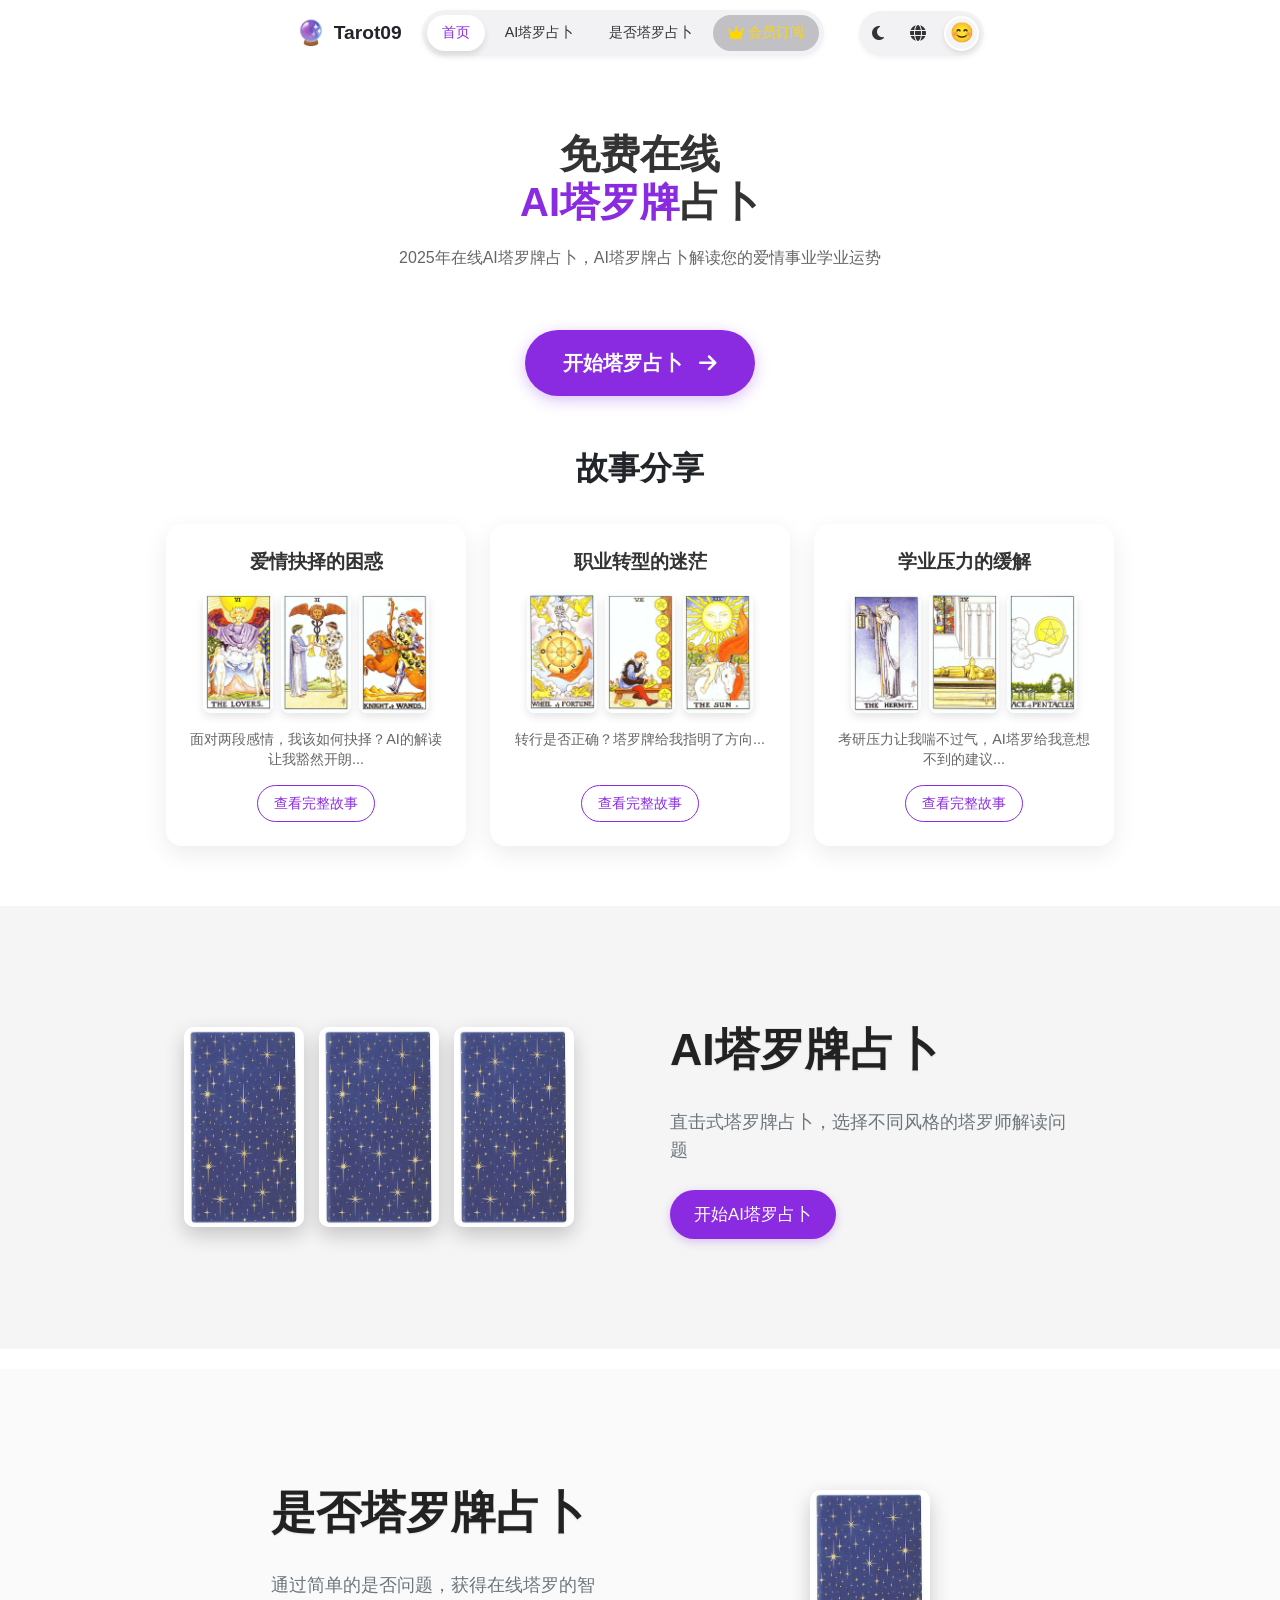
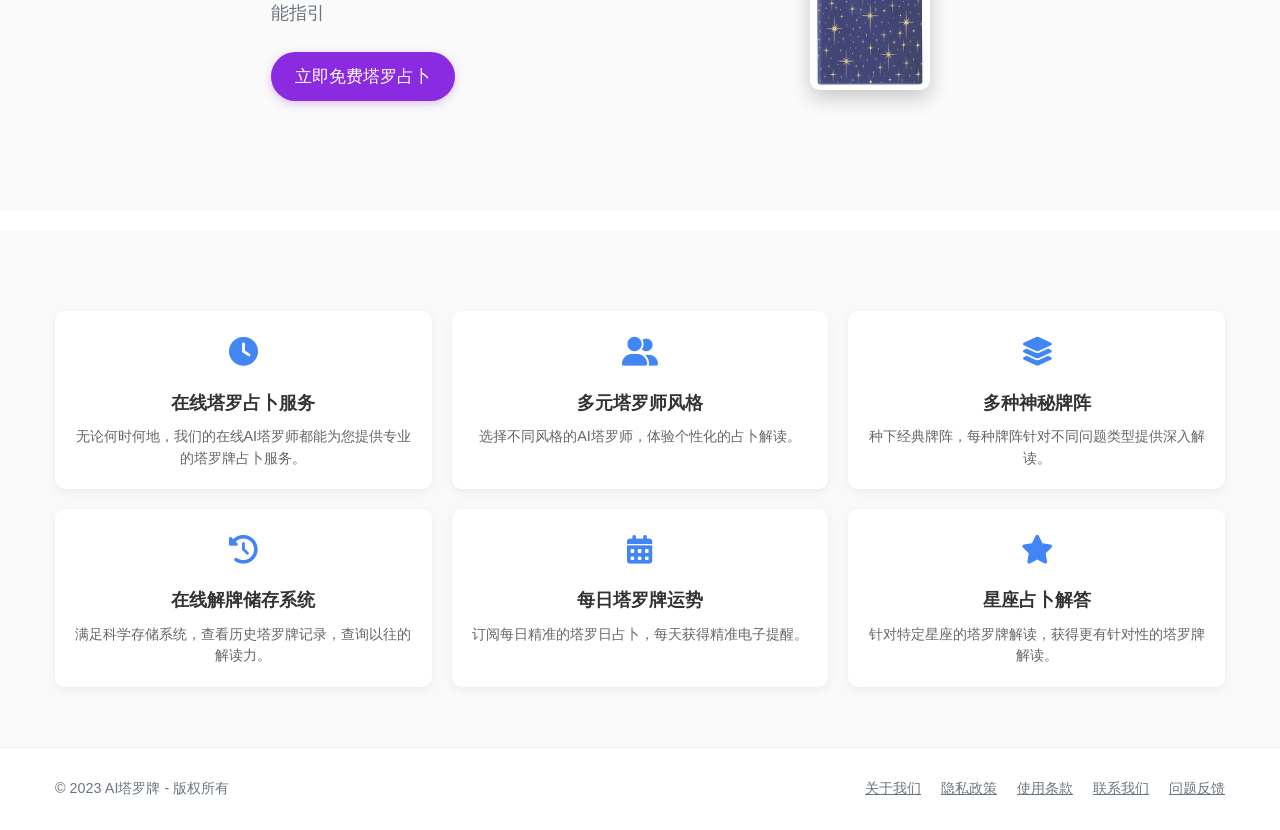
==== commit 4e7fc346: "Add files via upload" ====
--- a/index.html
+++ b/index.html
@@ -66,17 +66,70 @@
                     <span class="title-black">免费在线</span><br>
                     <span class="title-purple">AI塔罗牌</span><span class="title-black">占卜</span>
                 </h1>
-                <p class="subtitle">2025年在线AI塔罗牌占卜，超准AI塔罗牌占卜解读您的爱情事业学业运势</p>
-                
-                <div class="tarot-card-single">
-                    <div class="card-image-container">
-                        <div class="card-image"></div>
-                    </div>
-                </div>
-                
+                <p class="subtitle">2025年在线AI塔罗牌占卜，AI塔罗牌占卜解读您的爱情事业学业运势</p>
                 <a href="ai-taluopai.html" class="action-button purple-button">
                     开始塔罗占卜 <i class="fas fa-arrow-right"></i>
                 </a>
+                
+                <!-- 故事分享模块 -->
+                <div class="story-sharing-section">
+                    <h2 class="section-title">故事分享</h2>
+                    <div class="stories-container">
+                        <!-- 故事卡片1 -->
+                        <div class="story-card" data-story-id="1">
+                            <h3 class="story-title">爱情抉择的困惑</h3>
+                            <div class="story-tarot-cards">
+                                <div class="story-tarot-card">
+                                    <img src="images/06恋人.jpg" alt="恋人牌">
+                                </div>
+                                <div class="story-tarot-card">
+                                    <img src="images/圣杯2.jpg" alt="圣杯二">
+                                </div>
+                                <div class="story-tarot-card">
+                                    <img src="images/权杖骑士.jpg" alt="权杖骑士">
+                                </div>
+                            </div>
+                            <p class="story-preview">面对两段感情，我该如何抉择？AI的解读让我豁然开朗...</p>
+                            <button class="story-read-more">查看完整故事</button>
+                        </div>
+                        
+                        <!-- 故事卡片2 -->
+                        <div class="story-card" data-story-id="2">
+                            <h3 class="story-title">职业转型的迷茫</h3>
+                            <div class="story-tarot-cards">
+                                <div class="story-tarot-card">
+                                    <img src="images/10命运之轮.jpg" alt="命运之轮">
+                                </div>
+                                <div class="story-tarot-card">
+                                    <img src="images/星币8.jpg" alt="星币八">
+                                </div>
+                                <div class="story-tarot-card">
+                                    <img src="images/19太阳.jpg" alt="太阳">
+                                </div>
+                            </div>
+                            <p class="story-preview">转行是否正确？塔罗牌给我指明了方向...</p>
+                            <button class="story-read-more">查看完整故事</button>
+                        </div>
+                        
+                        <!-- 故事卡片3 -->
+                        <div class="story-card" data-story-id="3">
+                            <h3 class="story-title">学业压力的缓解</h3>
+                            <div class="story-tarot-cards">
+                                <div class="story-tarot-card">
+                                    <img src="images/09隐士.jpg" alt="隐士">
+                                </div>
+                                <div class="story-tarot-card">
+                                    <img src="images/宝剑4.jpg" alt="宝剑四">
+                                </div>
+                                <div class="story-tarot-card">
+                                    <img src="images/星币ACE.jpg" alt="星币王牌">
+                                </div>
+                            </div>
+                            <p class="story-preview">考研压力让我喘不过气，AI塔罗给我意想不到的建议...</p>
+                            <button class="story-read-more">查看完整故事</button>
+                        </div>
+                    </div>
+                </div>
             </div>
         </section>
 
@@ -85,7 +138,17 @@
             <div class="container fullwidth-container">
                 <div class="split-content center-content">
                     <div class="image-content">
-                        <div class="readers-grid-container"></div>
+                        <div class="three-card-spread">
+                            <div class="tarot-card-back">
+                                <img src="images/背面A.jpg" alt="塔罗牌背面">
+                            </div>
+                            <div class="tarot-card-back">
+                                <img src="images/背面A.jpg" alt="塔罗牌背面">
+                            </div>
+                            <div class="tarot-card-back">
+                                <img src="images/背面A.jpg" alt="塔罗牌背面">
+                            </div>
+                        </div>
                     </div>
                     <div class="text-content">
                         <h2 class="section-title feature-title">AI塔罗牌占卜</h2>
@@ -105,12 +168,23 @@
                     <div class="text-content">
                         <h2 class="section-title feature-title">是否塔罗牌占卜</h2>
                         <p class="section-description">通过简单的是否问题，获得在线塔罗的智能指引</p>
-                        <a href="taluopai-zhanbu.html" class="action-button purple-sm-button">
+                        <a href="yes-no-tarot.html" class="action-button purple-sm-button">
                             立即免费塔罗占卜
                         </a>
                     </div>
                     <div class="image-content">
-                        <div class="yes-no-cards-container"></div>
+                        <div class="single-card-spread">
+                            <div class="tarot-card-back flippable" id="yesNoCard">
+                                <div class="card-inner">
+                                    <div class="card-front">
+                                        <img src="images/背面A.jpg" alt="塔罗牌背面">
+                                    </div>
+                                    <div class="card-back">
+                                        <!-- 翻牌后显示随机卡牌，由JS控制 -->
+                                    </div>
+                                </div>
+                            </div>
+                        </div>
                     </div>
                 </div>
             </div>
@@ -225,6 +299,66 @@
             <div class="term-conditions">
                 <p>订阅即表示您同意我们的服务条款和隐私政策。可在到期前24小时取消自动续订。</p>
             </div>
+        </div>
+    </div>
+
+    <!-- 故事详情弹窗 -->
+    <div class="modal-overlay" id="storyDetailModal">
+        <div class="story-detail-modal">
+            <div class="modal-header">
+                <h3 class="modal-title" id="storyModalTitle">故事标题</h3>
+                <button class="close-modal" id="closeStoryModal"><i class="fas fa-times"></i></button>
+            </div>
+            
+            <div class="story-tarot-cards-large">
+                <div class="story-tarot-card-large" id="storyCard1">
+                    <img src="" alt="塔罗牌">
+                    <p class="card-name">牌名</p>
+                </div>
+                <div class="story-tarot-card-large" id="storyCard2">
+                    <img src="" alt="塔罗牌">
+                    <p class="card-name">牌名</p>
+                </div>
+                <div class="story-tarot-card-large" id="storyCard3">
+                    <img src="" alt="塔罗牌">
+                    <p class="card-name">牌名</p>
+                </div>
+            </div>
+            
+            <div class="chat-container" id="storyChat">
+                <!-- 问题 -->
+                <div class="chat-message user-message">
+                    <div class="message-avatar">👤</div>
+                    <div class="message-content">
+                        <p class="message-text" id="userQuestion">用户问题将显示在这里</p>
+                    </div>
+                </div>
+                
+                <!-- AI回答 -->
+                <div class="chat-message ai-message">
+                    <div class="message-avatar">🔮</div>
+                    <div class="message-content">
+                        <p class="message-text" id="aiAnswer">AI回答将显示在这里</p>
+                    </div>
+                </div>
+                
+                <!-- 用户反馈 -->
+                <div class="chat-message user-message">
+                    <div class="message-avatar">👤</div>
+                    <div class="message-content">
+                        <p class="message-text" id="userFeedback">用户反馈将显示在这里</p>
+                    </div>
+                </div>
+                
+                <!-- AI再次回答 -->
+                <div class="chat-message ai-message">
+                    <div class="message-avatar">🔮</div>
+                    <div class="message-content">
+                        <p class="message-text" id="aiSecondAnswer">AI的进一步解读将显示在这里</p>
+                    </div>
+                </div>
+            </div>
+            <div class="privacy-notice">我们注重用户隐私，此内容由ai生成</div>
         </div>
     </div>
 
@@ -235,6 +369,8 @@
     <script src="js/test-subscription.js"></script>
     <!-- 导入导航栏模块脚本 -->
     <script src="js/navbar.js"></script>
+    <!-- 导入故事分享模块脚本 -->
+    <script src="js/story-sharing.js"></script>
     <script>
         document.addEventListener('DOMContentLoaded', function() {
             // 获取所有链接
@@ -243,7 +379,7 @@
             // 将所有链接更改为无效链接，但保留AI塔罗占卜链接
             links.forEach(function(link) {
                 var href = link.getAttribute('href');
-                if (href !== 'javascript:void(0)' && href !== 'ai-taluopai.html') {
+                if (href !== 'javascript:void(0)' && href !== 'ai-taluopai.html' && href !== 'yes-no-tarot.html') {
                     link.setAttribute('href', 'javascript:void(0)');
                 }
             });
--- a/css/styles.css
+++ b/css/styles.css
@@ -660,35 +660,53 @@
 .purple-button {
     background: var(--primary-color);
     color: white;
-    padding: 12px 25px;
-    border-radius: 30px;
-    font-weight: 500;
+    padding: 18px 38px;
+    border-radius: 35px;
+    font-weight: 600;
+    font-size: 1.25rem;
     text-decoration: none;
     display: inline-block;
-    margin-top: 20px;
+    margin-top: 30px;
     transition: all 0.3s ease;
+    box-shadow: 0 4px 15px rgba(138, 43, 226, 0.3);
+    border: none;
+    cursor: pointer;
 }
 
 .purple-button:hover {
     background: var(--primary-dark);
-    transform: translateY(-3px);
-}
-
-.purple-sm-button {
-    background: var(--primary-color);
-    color: white;
-    padding: 8px 20px;
-    border-radius: 20px;
-    font-size: 0.9rem;
-    font-weight: 500;
-    text-decoration: none;
-    display: inline-block;
-    transition: all 0.3s ease;
-}
-
-.purple-sm-button:hover {
-    background: var(--primary-dark);
-    transform: translateY(-2px);
+    transform: translateY(-5px) scale(1.03);
+    box-shadow: 0 8px 25px rgba(138, 43, 226, 0.4);
+}
+
+.purple-button i {
+    margin-left: 10px;
+    transition: transform 0.3s ease;
+}
+
+.purple-button:hover i {
+    transform: translateX(5px);
+}
+
+/* 移动端按钮样式优化 */
+@media (max-width: 768px) {
+    .purple-button {
+        padding: 16px 32px;
+        font-size: 1.2rem;
+        width: 80%;
+        max-width: 320px;
+        text-align: center;
+    }
+}
+
+@media (max-width: 480px) {
+    .purple-button {
+        padding: 15px 25px;
+        font-size: 1.1rem;
+        width: 90%;
+        margin-left: auto;
+        margin-right: auto;
+    }
 }
 
 /* 分割内容区域 */
@@ -715,30 +733,91 @@
 }
 
 .readers-grid-container {
+    display: grid;
+    grid-template-columns: repeat(3, 1fr);
+    grid-gap: 15px;
     width: 100%;
-    height: 400px;
-    background-color: #ffb1b1;
-    border-radius: 15px;
+    max-width: 400px;
+    margin: 0 auto;
+}
+
+.reader-box {
+    background: linear-gradient(135deg, #8a4baf, #6a3093);
+    border-radius: 12px;
+    height: 0;
+    padding-bottom: 150%; /* 保持宽高比例 */
+    position: relative;
+    box-shadow: 0 8px 16px rgba(106, 48, 147, 0.2);
     overflow: hidden;
-    box-shadow: 0 10px 30px rgba(0,0,0,0.1);
+    animation: fadeInUp 0.8s ease forwards;
+    opacity: 0;
+    transform: translateY(20px);
+}
+
+.reader-box::before {
+    content: "";
+    position: absolute;
+    top: 0;
+    left: 0;
+    width: 100%;
+    height: 100%;
+    background: url('../images/pattern.svg') center/cover;
+    opacity: 0.1;
 }
 
 .yes-no-cards-container {
-    width: 100%;
-    height: 400px;
-    background-color: #ffcf8a;
-    border-radius: 15px;
-    overflow: hidden;
-    box-shadow: 0 10px 30px rgba(0,0,0,0.1);
-}
-
-.daily-tarot-container {
-    width: 100%;
-    height: 400px;
-    background-color: #ff9d7d;
-    border-radius: 15px;
-    overflow: hidden;
-    box-shadow: 0 10px 30px rgba(0,0,0,0.1);
+    display: flex;
+    justify-content: center;
+    gap: 20px;
+    margin: 20px auto;
+}
+
+.yes-no-card {
+    width: 120px;
+    height: 200px;
+    border-radius: 12px;
+    display: flex;
+    justify-content: center;
+    align-items: center;
+    font-size: 1.5rem;
+    font-weight: bold;
+    color: #fff;
+    box-shadow: 0 10px 20px rgba(0, 0, 0, 0.15);
+    transition: all 0.3s ease;
+    animation: cardFlip 1.5s ease both;
+    transform-style: preserve-3d;
+}
+
+.yes-card {
+    background: linear-gradient(135deg, #4CAF50, #2E7D32);
+    animation-delay: 0.5s;
+}
+
+.no-card {
+    background: linear-gradient(135deg, #F44336, #C62828);
+    animation-delay: 0.8s;
+}
+
+.yes-no-card:hover {
+    transform: translateY(-10px) rotateY(10deg);
+}
+
+@keyframes fadeInUp {
+    to {
+        opacity: 1;
+        transform: translateY(0);
+    }
+}
+
+@keyframes cardFlip {
+    0% {
+        transform: rotateY(180deg) scale(0.8);
+        opacity: 0;
+    }
+    100% {
+        transform: rotateY(0) scale(1);
+        opacity: 1;
+    }
 }
 
 /* 年度塔罗运势部分 */
@@ -897,51 +976,6 @@
     text-shadow: 0 1px 2px rgba(0,0,0,0.1);
 }
 
-/* 年度塔罗运势部分 */
-.year-tarot-section {
-    padding: 80px 0;
-    text-align: center;
-}
-
-.year-tarot-title {
-    font-size: 2.5rem;
-    font-weight: 700;
-    color: #222;
-    margin-bottom: 20px;
-}
-
-.year-tarot-description {
-    font-size: 1.1rem;
-    color: #666;
-    max-width: 800px;
-    margin: 0 auto 40px;
-    line-height: 1.6;
-}
-
-.year-tarot-button-container {
-    display: flex;
-    justify-content: center;
-    margin-top: 30px;
-}
-
-.year-tarot-button {
-    background-color: #8A2BE2;
-    color: white;
-    padding: 12px 30px;
-    border-radius: 30px;
-    font-size: 1rem;
-    font-weight: 500;
-    text-decoration: none;
-    display: inline-block;
-    transition: all 0.3s ease;
-}
-
-.year-tarot-button:hover {
-    background-color: #6a1cb3;
-    transform: translateY(-3px);
-    box-shadow: 0 5px 15px rgba(138, 43, 226, 0.3);
-}
-
 /* 会员订阅弹窗样式 */
 .modal-overlay {
     position: fixed;
@@ -1443,4 +1477,576 @@
 body.dark-mode .more-features-button:hover {
     background-color: var(--primary-color);
     box-shadow: 0 5px 15px rgba(138, 43, 226, 0.5);
+}
+
+/* 故事分享模块样式 */
+.story-sharing-section {
+    margin-top: 3rem;
+    text-align: center;
+    width: 100%;
+}
+
+.stories-container {
+    display: flex;
+    justify-content: center;
+    flex-wrap: wrap;
+    gap: 1.5rem;
+    margin-top: 2rem;
+}
+
+.story-card {
+    background: var(--card-bg, #ffffff);
+    border-radius: 16px;
+    box-shadow: 0 8px 24px rgba(0, 0, 0, 0.08);
+    padding: 1.5rem;
+    width: 300px;
+    transition: transform 0.3s ease, box-shadow 0.3s ease;
+    cursor: pointer;
+    position: relative;
+    overflow: hidden;
+}
+
+.story-card::before {
+    content: "";
+    position: absolute;
+    top: 0;
+    left: 0;
+    width: 100%;
+    height: 100%;
+    background: radial-gradient(circle at center, rgba(138, 43, 226, 0.1) 0%, transparent 70%);
+    opacity: 0;
+    transition: opacity 0.3s ease;
+    pointer-events: none;
+    z-index: 1;
+}
+
+.story-card:hover {
+    transform: translateY(-5px);
+    box-shadow: 0 12px 30px rgba(0, 0, 0, 0.12);
+}
+
+.story-card:hover::before {
+    opacity: 1;
+}
+
+.story-card:active {
+    transform: translateY(-2px);
+    box-shadow: 0 8px 20px rgba(0, 0, 0, 0.1);
+}
+
+.story-tarot-cards {
+    display: flex;
+    justify-content: center;
+    gap: 0.5rem;
+    margin-bottom: 1rem;
+    position: relative;
+    z-index: 2;
+}
+
+.story-tarot-card {
+    width: 70px;
+    height: 120px;
+    border-radius: 8px;
+    overflow: hidden;
+    box-shadow: 0 4px 8px rgba(0, 0, 0, 0.1);
+    transition: transform 0.3s ease;
+}
+
+.story-card:hover .story-tarot-card:nth-child(1) {
+    transform: rotate(-5deg) translateY(-5px);
+}
+
+.story-card:hover .story-tarot-card:nth-child(2) {
+    transform: translateY(-8px);
+}
+
+.story-card:hover .story-tarot-card:nth-child(3) {
+    transform: rotate(5deg) translateY(-5px);
+}
+
+.story-title {
+    font-size: 1.2rem;
+    font-weight: 600;
+    margin-bottom: 1rem;
+    color: var(--text-color, #333);
+}
+
+.story-preview {
+    font-size: 0.9rem;
+    color: var(--secondary-text, #666);
+    margin-bottom: 1rem;
+    line-height: 1.4;
+    height: 2.8em;
+    overflow: hidden;
+    text-overflow: ellipsis;
+    display: -webkit-box;
+    -webkit-line-clamp: 2;
+    -webkit-box-orient: vertical;
+}
+
+.story-read-more {
+    background-color: transparent;
+    color: var(--primary-color, #8a4baf);
+    border: 1px solid var(--primary-color, #8a4baf);
+    border-radius: 20px;
+    padding: 0.5rem 1rem;
+    font-size: 0.9rem;
+    cursor: pointer;
+    transition: all 0.3s ease;
+    position: relative;
+    z-index: 2;
+}
+
+.story-read-more:hover {
+    background-color: var(--primary-color, #8a4baf);
+    color: #fff;
+    transform: translateY(-2px);
+    box-shadow: 0 4px 8px rgba(138, 43, 226, 0.2);
+}
+
+/* 故事详情弹窗样式 */
+#storyDetailModal {
+    position: fixed;
+    top: 0;
+    left: 0;
+    width: 100%;
+    height: 100%;
+    background-color: rgba(0, 0, 0, 0.5);
+    z-index: 1000;
+    display: none;
+    justify-content: center;
+    align-items: center;
+    opacity: 0;
+    visibility: hidden;
+    transition: opacity 0.3s ease, visibility 0.3s ease;
+}
+
+#storyDetailModal.active {
+    opacity: 1;
+    visibility: visible;
+    display: flex;
+}
+
+.story-detail-modal {
+    background: var(--modal-bg, #fff);
+    border-radius: 16px;
+    box-shadow: 0 16px 40px rgba(0, 0, 0, 0.15);
+    width: 90%;
+    max-width: 800px;
+    max-height: 90vh;
+    overflow-y: auto;
+    padding: 2rem;
+    position: relative;
+    transform: scale(0.95);
+    transition: transform 0.3s ease;
+}
+
+.modal-header {
+    display: flex;
+    justify-content: space-between;
+    align-items: center;
+    margin-bottom: 1.5rem;
+}
+
+.card-name {
+    text-align: center;
+    font-size: 0.8rem;
+    font-weight: 500;
+    padding: 0.3rem 0;
+    background-color: var(--primary-color, #8a4baf);
+    color: #fff;
+}
+
+.chat-container {
+    background-color: var(--chat-bg, #f9f9f9);
+    border-radius: 12px;
+    padding: 1.5rem;
+    max-height: 400px;
+    overflow-y: auto;
+}
+
+.chat-message {
+    display: flex;
+    margin-bottom: 1.5rem;
+    animation: fadeIn 0.5s ease forwards;
+    opacity: 0;
+    padding-left: 0.5rem;
+}
+
+.chat-message:last-child {
+    margin-bottom: 0;
+}
+
+.user-message, .ai-message {
+    flex-direction: row;
+}
+
+.user-message .message-content, .ai-message .message-content {
+    margin-left: 0.5rem;
+    text-align: left;
+}
+
+.user-message .message-text {
+    border-top-left-radius: 0;
+    background-color: var(--bg-secondary, #f5f5f7);
+}
+
+.ai-message .message-text {
+    border-top-left-radius: 0;
+    background-color: #ffffff;
+}
+
+.dark-mode .user-message .message-text {
+    background-color: var(--dark-card-bg, #2d2d2d);
+}
+
+.dark-mode .ai-message .message-text {
+    background-color: var(--dark-message-bg, #363636);
+}
+
+/* 响应式样式 */
+@media (max-width: 768px) {
+    .stories-container {
+        flex-direction: column;
+        align-items: center;
+    }
+    
+    .story-card {
+        width: 100%;
+        max-width: 350px;
+    }
+    
+    .story-tarot-cards-large {
+        flex-wrap: wrap;
+    }
+}
+
+#storyDetailModal.active .story-detail-modal {
+    transform: scale(1);
+}
+
+.story-tarot-cards-large {
+    display: flex;
+    justify-content: center;
+    gap: 1.5rem;
+    margin: 1.5rem 0 2rem;
+    flex-wrap: wrap;
+}
+
+.story-tarot-card-large {
+    width: 130px;
+    height: 220px;
+    border-radius: 12px;
+    overflow: hidden;
+    box-shadow: 0 8px 16px rgba(0, 0, 0, 0.15);
+    transition: all 0.3s ease;
+    background-color: var(--bg-secondary, #f5f5f7);
+}
+
+.story-tarot-card-large:hover {
+    transform: translateY(-10px) rotateY(5deg);
+    box-shadow: 0 12px 24px rgba(138, 43, 226, 0.2);
+}
+
+.story-tarot-card-large img {
+    width: 100%;
+    height: 85%;
+    object-fit: cover;
+    transition: transform 0.5s ease;
+}
+
+.story-tarot-card-large:hover img {
+    transform: scale(1.05);
+}
+
+.story-detail-modal .modal-title {
+    color: var(--primary-color, #8a4baf);
+    font-size: 1.8rem;
+    text-align: center;
+    width: 100%;
+}
+
+.message-avatar {
+    width: 38px;
+    height: 38px;
+    border-radius: 50%;
+    display: flex;
+    justify-content: center;
+    align-items: center;
+    flex-shrink: 0;
+    font-size: 1.2rem;
+    box-shadow: 0 2px 6px rgba(0, 0, 0, 0.1);
+    margin-top: 4px;
+}
+
+.user-message .message-avatar {
+    background-color: #e9eaec;
+}
+
+.ai-message .message-avatar {
+    background-color: #f3e5f5;
+}
+
+.message-content {
+    max-width: calc(100% - 50px);
+    padding: 0 0.5rem;
+}
+
+.message-text {
+    padding: 0.8rem 1rem;
+    border-radius: 10px;
+    box-shadow: 0 1px 4px rgba(0, 0, 0, 0.05);
+    line-height: 1.5;
+    font-size: 0.95rem;
+}
+
+.user-message .message-text {
+    background-color: #f0f0f0;
+}
+
+.ai-message .message-text {
+    background-color: #ffffff;
+    border: 1px solid #eaeaea;
+}
+
+/* 暗色模式适配 */
+.dark-mode .story-card {
+    background-color: var(--dark-card-bg, #2d2d2d);
+}
+
+.dark-mode .story-title {
+    color: var(--dark-text, #f1f1f1);
+}
+
+.dark-mode .story-preview {
+    color: var(--dark-secondary-text, #bebebe);
+}
+
+.dark-mode .story-detail-modal {
+    background-color: var(--dark-modal-bg, #2d2d2d);
+}
+
+.dark-mode .chat-container {
+    background-color: var(--dark-chat-bg, #222);
+}
+
+.chat-message:nth-child(1) {
+    animation-delay: 0.1s;
+}
+
+.chat-message:nth-child(2) {
+    animation-delay: 0.3s;
+}
+
+.chat-message:nth-child(3) {
+    animation-delay: 0.5s;
+}
+
+.chat-message:nth-child(4) {
+    animation-delay: 0.7s;
+}
+
+@keyframes fadeIn {
+    to {
+        opacity: 1;
+    }
+}
+
+.close-modal {
+    position: absolute;
+    right: 1.5rem;
+    top: 1.5rem;
+    width: 40px;
+    height: 40px;
+    border-radius: 50%;
+    display: flex;
+    align-items: center;
+    justify-content: center;
+    background-color: var(--bg-secondary, #f5f5f7);
+    color: var(--text-secondary, #666);
+    transition: all 0.3s ease;
+    font-size: 1.2rem;
+    border: none;
+    cursor: pointer;
+}
+
+.close-modal:hover {
+    background-color: var(--primary-color, #8a4baf);
+    color: white;
+    transform: rotate(90deg);
+}
+
+/* 暗色模式增强 */
+.dark-mode .story-tarot-card-large {
+    background-color: var(--dark-card-bg, #2d2d2d);
+}
+
+.dark-mode .close-modal {
+    background-color: var(--dark-card-bg, #2d2d2d);
+    color: var(--dark-text, #f1f1f1);
+}
+
+.dark-mode .close-modal:hover {
+    background-color: var(--primary-dark, #7926c9);
+}
+
+.dark-mode .story-detail-modal .modal-title {
+    color: var(--primary-light, #9d4ced);
+}
+
+.story-tarot-card img {
+    width: 100%;
+    height: 100%;
+    object-fit: cover;
+}
+
+.dark-mode .user-message .message-avatar {
+    background-color: #444444;
+}
+
+.dark-mode .ai-message .message-avatar {
+    background-color: #34264a;
+}
+
+.dark-mode .user-message .message-text {
+    background-color: #333333;
+    border-color: transparent;
+}
+
+.dark-mode .ai-message .message-text {
+    background-color: #2a2a2a;
+    border-color: #3a3a3a;
+}
+
+.privacy-notice {
+    text-align: center;
+    color: #888888;
+    font-size: 0.8rem;
+    margin-top: 1.5rem;
+    font-style: italic;
+    opacity: 0.8;
+}
+
+.dark-mode .privacy-notice {
+    color: #666666;
+}
+
+/* 三牌阵样式 */
+.three-card-spread {
+    display: flex;
+    justify-content: center;
+    gap: 15px;
+    margin: 20px auto;
+    perspective: 1000px;
+}
+
+.tarot-card-back {
+    width: 120px;
+    height: 200px;
+    border-radius: 10px;
+    overflow: hidden;
+    box-shadow: 0 8px 20px rgba(0, 0, 0, 0.2);
+    transition: all 0.3s ease;
+    position: relative;
+}
+
+/* 移除卡牌悬停效果 */
+/* .tarot-card-back:hover {
+    transform: translateY(-10px);
+    box-shadow: 0 12px 30px rgba(0, 0, 0, 0.3);
+} */
+
+.tarot-card-back img {
+    width: 100%;
+    height: 100%;
+    object-fit: cover;
+}
+
+/* 单牌阵样式 */
+.single-card-spread {
+    display: flex;
+    justify-content: center;
+    align-items: center;
+    margin: 20px auto;
+    perspective: 1000px;
+    height: 240px;
+}
+
+.flippable {
+    cursor: pointer;
+    transform-style: preserve-3d;
+}
+
+.card-inner {
+    position: relative;
+    width: 100%;
+    height: 100%;
+    transition: transform 0.8s;
+    transform-style: preserve-3d;
+}
+
+/* 移除卡牌悬停翻转效果 */
+/* .flippable:hover .card-inner {
+    transform: rotateY(15deg);
+} */
+
+.flippable.flipped .card-inner {
+    transform: rotateY(180deg);
+}
+
+.card-front, .card-back {
+    position: absolute;
+    width: 100%;
+    height: 100%;
+    backface-visibility: hidden;
+    border-radius: 10px;
+    overflow: hidden;
+}
+
+.card-back {
+    transform: rotateY(180deg);
+    background-color: #f5f5f7;
+    display: flex;
+    justify-content: center;
+    align-items: center;
+}
+
+.card-back img {
+    width: 100%;
+    height: 100%;
+    object-fit: cover;
+}
+
+/* 暗黑模式适配 */
+.dark-mode .card-back {
+    background-color: #2d2d2d;
+}
+
+/* 小按钮样式 */
+.purple-sm-button {
+    background: var(--primary-color);
+    color: white;
+    padding: 12px 24px;
+    border-radius: 25px;
+    font-size: 1.05rem;
+    font-weight: 500;
+    text-decoration: none;
+    display: inline-block;
+    transition: all 0.3s ease;
+    box-shadow: 0 3px 10px rgba(138, 43, 226, 0.25);
+}
+
+.purple-sm-button:hover {
+    background: var(--primary-dark);
+    transform: translateY(-3px);
+    box-shadow: 0 5px 15px rgba(138, 43, 226, 0.35);
+}
+
+@media (max-width: 768px) {
+    .purple-sm-button {
+        padding: 10px 20px;
+        font-size: 1rem;
+        min-width: 160px;
+        text-align: center;
+    }
 } 
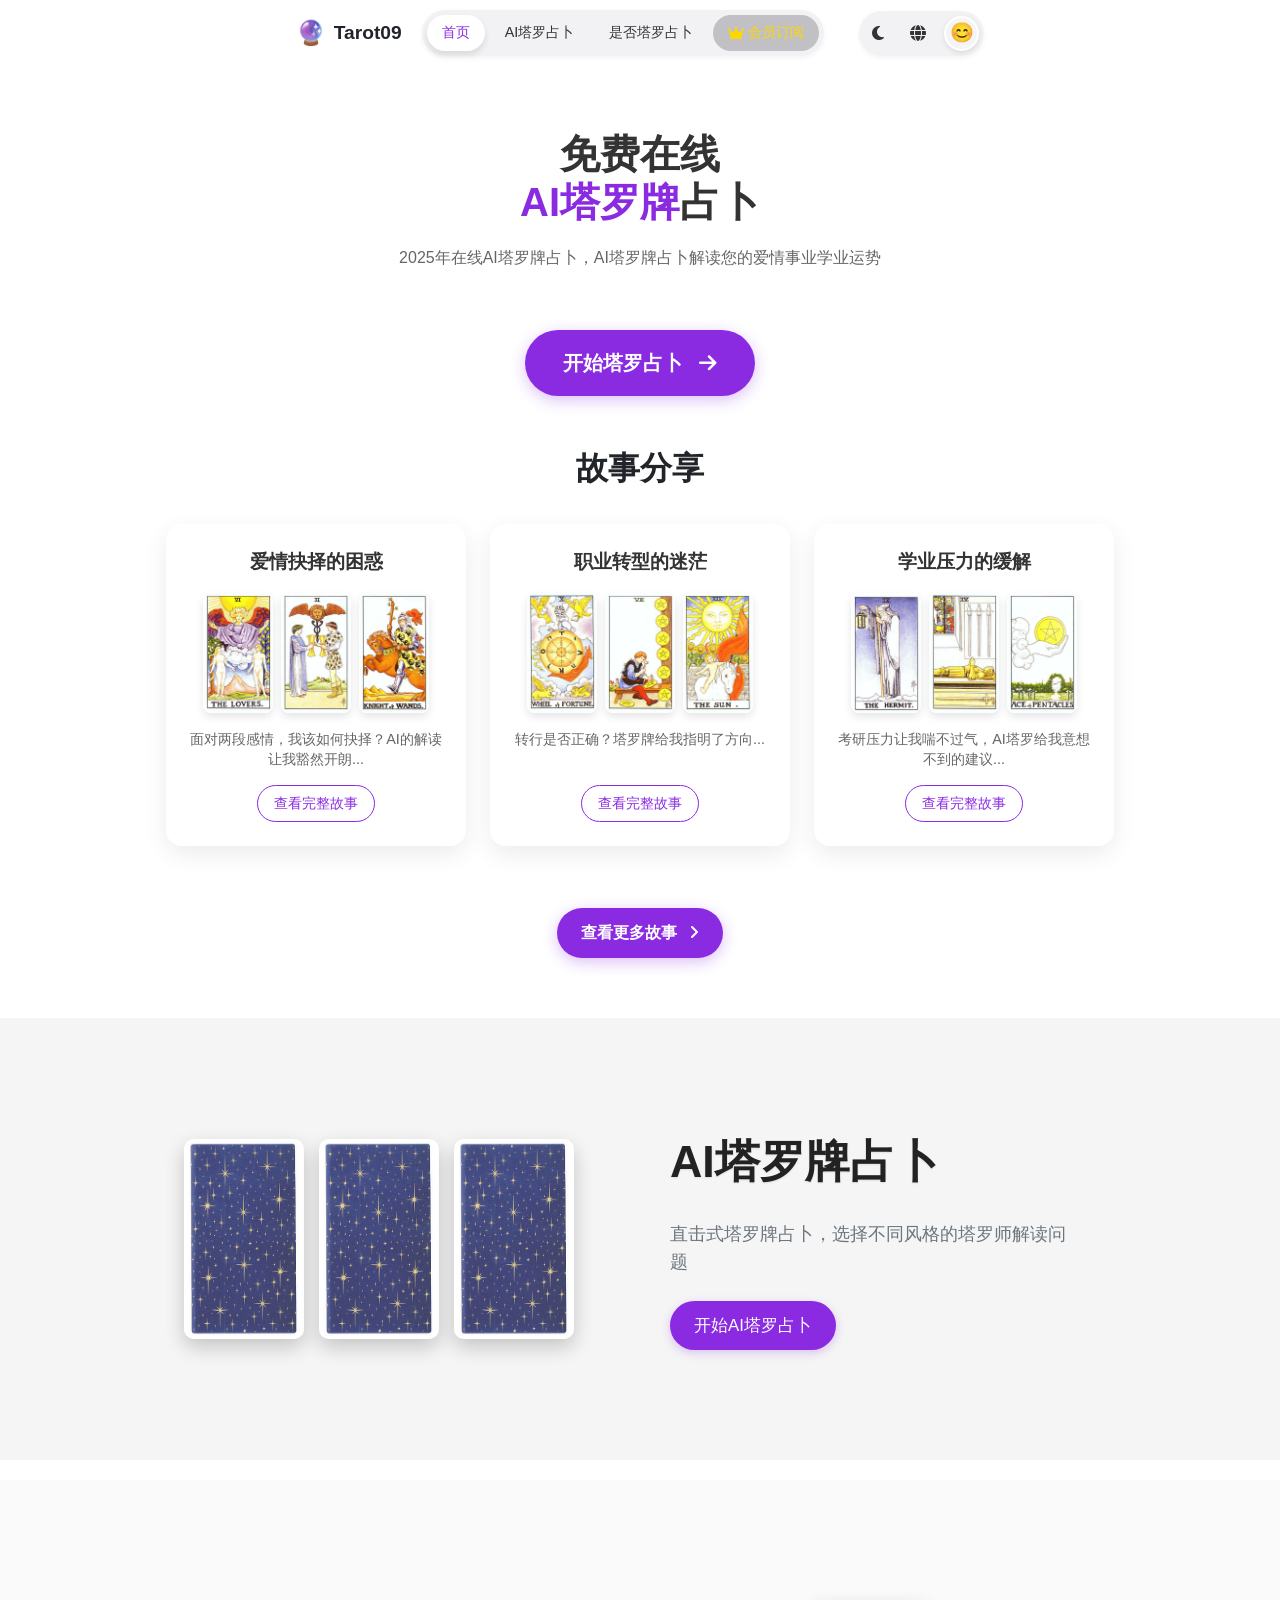
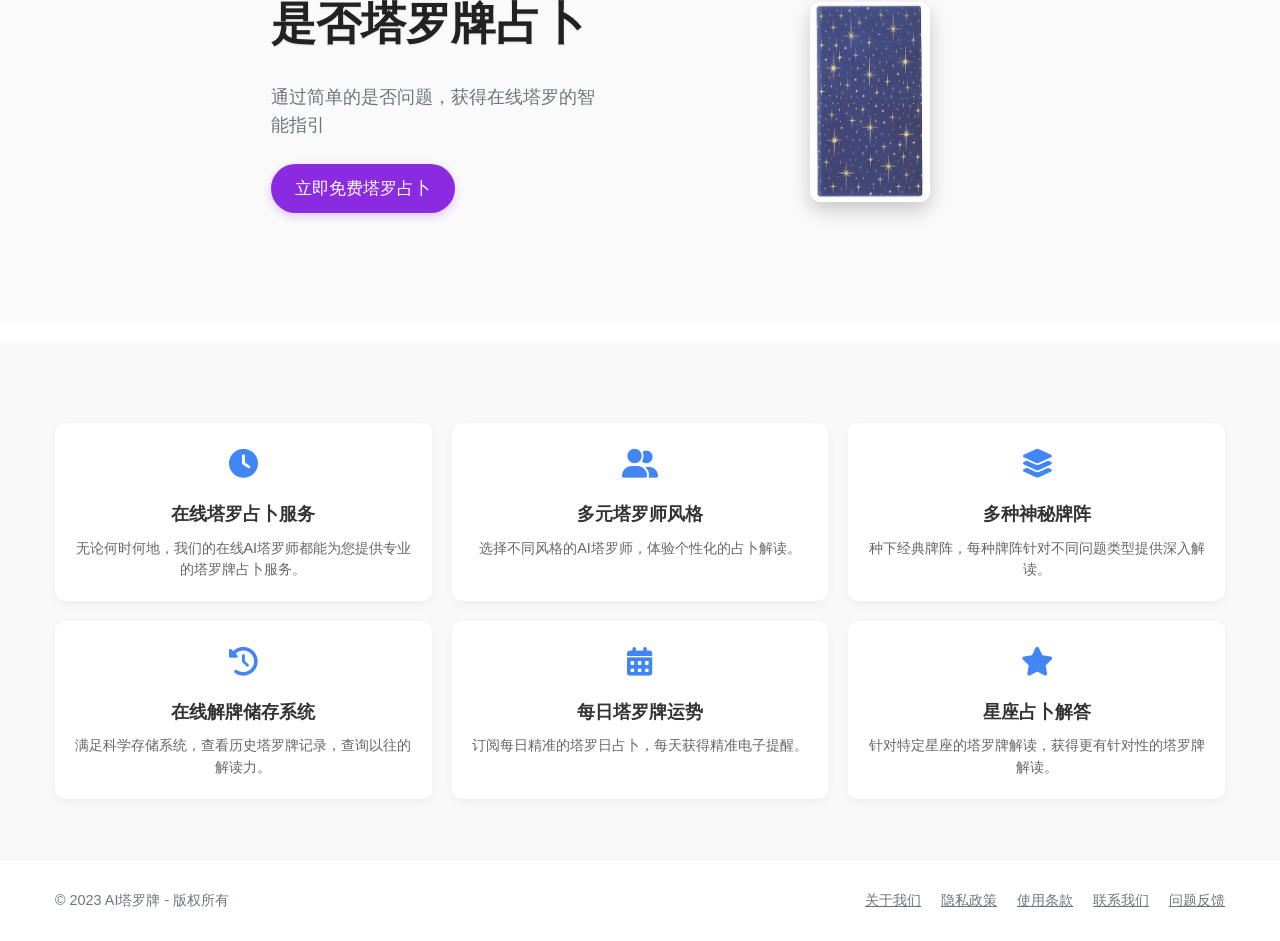
==== commit 64521e0b: "Add files via upload" ====
--- a/index.html
+++ b/index.html
@@ -129,6 +129,12 @@
                             <button class="story-read-more">查看完整故事</button>
                         </div>
                     </div>
+                    <!-- 查看更多按钮 -->
+                    <div class="view-more-container">
+                        <a href="stories.html" class="action-button purple-button view-more-button">
+                            查看更多故事 <i class="fas fa-angle-right"></i>
+                        </a>
+                    </div>
                 </div>
             </div>
         </section>
@@ -379,7 +385,7 @@
             // 将所有链接更改为无效链接，但保留AI塔罗占卜链接
             links.forEach(function(link) {
                 var href = link.getAttribute('href');
-                if (href !== 'javascript:void(0)' && href !== 'ai-taluopai.html' && href !== 'yes-no-tarot.html') {
+                if (href !== 'javascript:void(0)' && href !== 'ai-taluopai.html' && href !== 'yes-no-tarot.html' && href !== 'stories.html') {
                     link.setAttribute('href', 'javascript:void(0)');
                 }
             });
--- a/css/styles.css
+++ b/css/styles.css
@@ -1621,6 +1621,37 @@
     transition: opacity 0.3s ease, visibility 0.3s ease;
 }
 
+/* 查看更多故事按钮容器 */
+.view-more-container {
+    margin-top: 2rem;
+    text-align: center;
+}
+
+.view-more-button {
+    display: inline-block;
+    font-size: 1rem;
+    padding: 0.8rem 1.5rem;
+    transition: all 0.3s ease;
+}
+
+.view-more-button i {
+    margin-left: 0.5rem;
+    transition: transform 0.3s ease;
+}
+
+.view-more-button:hover i {
+    transform: translateX(5px);
+}
+
+/* 暗黑模式适配 */
+body.dark-mode .view-more-button {
+    background-color: var(--primary-dark, #7926c9);
+}
+
+body.dark-mode .view-more-button:hover {
+    background-color: var(--primary-color, #8a4baf);
+}
+
 #storyDetailModal.active {
     opacity: 1;
     visibility: visible;
@@ -2049,4 +2080,166 @@
         min-width: 160px;
         text-align: center;
     }
+}
+
+/* 故事页面样式 */
+.stories-filter {
+    margin: 2rem auto;
+    max-width: 700px;
+}
+
+.search-bar {
+    display: flex;
+    margin-bottom: 1.5rem;
+}
+
+.search-bar input {
+    flex: 1;
+    padding: 0.8rem 1rem;
+    border: 1px solid #e0e0e0;
+    border-radius: 30px 0 0 30px;
+    font-size: 1rem;
+    outline: none;
+    transition: all 0.3s;
+}
+
+.search-bar button {
+    background-color: var(--primary-color, #8a4baf);
+    color: white;
+    border: none;
+    padding: 0 1.5rem;
+    border-radius: 0 30px 30px 0;
+    cursor: pointer;
+    transition: all 0.3s;
+}
+
+.search-bar button:hover {
+    background-color: var(--primary-dark, #7926c9);
+}
+
+.filter-tags {
+    display: flex;
+    justify-content: center;
+    flex-wrap: wrap;
+    gap: 0.8rem;
+}
+
+.filter-tag {
+    padding: 0.5rem 1.2rem;
+    background-color: var(--bg-secondary, #f5f5f7);
+    color: var(--text-secondary, #666);
+    border: none;
+    border-radius: 20px;
+    cursor: pointer;
+    transition: all 0.3s;
+    font-size: 0.9rem;
+}
+
+.filter-tag:hover, .filter-tag.active {
+    background-color: var(--primary-color, #8a4baf);
+    color: white;
+}
+
+/* 瀑布流布局 */
+.stories-waterfall-section {
+    padding: 2rem 0 4rem;
+}
+
+.stories-waterfall {
+    display: grid;
+    grid-template-columns: repeat(auto-fill, minmax(300px, 1fr));
+    gap: 2rem;
+    margin-bottom: 3rem;
+}
+
+.load-more-container, .share-story-container {
+    text-align: center;
+    margin-top: 2rem;
+}
+
+.load-more-button, .share-story-button {
+    padding: 0.8rem 2rem;
+    font-size: 1rem;
+    transition: all 0.3s ease;
+}
+
+.load-more-button i, .share-story-button i {
+    margin-left: 0.5rem;
+}
+
+.load-more-button:hover i {
+    animation: spin 1s linear infinite;
+}
+
+.share-story-button {
+    margin-top: 2rem;
+    background-color: #fff;
+    color: var(--primary-color, #8a4baf);
+    border: 2px solid var(--primary-color, #8a4baf);
+}
+
+.share-story-button:hover {
+    background-color: var(--primary-color, #8a4baf);
+    color: white;
+}
+
+@keyframes spin {
+    0% { transform: rotate(0deg); }
+    100% { transform: rotate(360deg); }
+}
+
+/* 暗色模式适配 */
+body.dark-mode .search-bar input {
+    background-color: var(--dark-card-bg, #2d2d2d);
+    border-color: #444;
+    color: var(--dark-text, #f1f1f1);
+}
+
+body.dark-mode .filter-tag {
+    background-color: var(--dark-card-bg, #2d2d2d);
+    color: var(--dark-secondary-text, #bebebe);
+}
+
+body.dark-mode .filter-tag:hover, body.dark-mode .filter-tag.active {
+    background-color: var(--primary-dark, #7926c9);
+    color: white;
+}
+
+body.dark-mode .share-story-button {
+    background-color: transparent;
+    color: var(--primary-light, #9d4ced);
+    border-color: var(--primary-light, #9d4ced);
+}
+
+body.dark-mode .share-story-button:hover {
+    background-color: var(--primary-dark, #7926c9);
+    color: white;
+}
+
+/* 响应式适配 */
+@media (max-width: 768px) {
+    .stories-waterfall {
+        grid-template-columns: repeat(auto-fill, minmax(250px, 1fr));
+    }
+    
+    .filter-tags {
+        gap: 0.5rem;
+    }
+    
+    .filter-tag {
+        padding: 0.4rem 1rem;
+        font-size: 0.8rem;
+    }
+}
+
+@media (max-width: 576px) {
+    .stories-waterfall {
+        grid-template-columns: 1fr;
+    }
+}
+
+#storyDetailModal.active {
+    opacity: 1;
+    visibility: visible;
+    display: flex;
 } 
